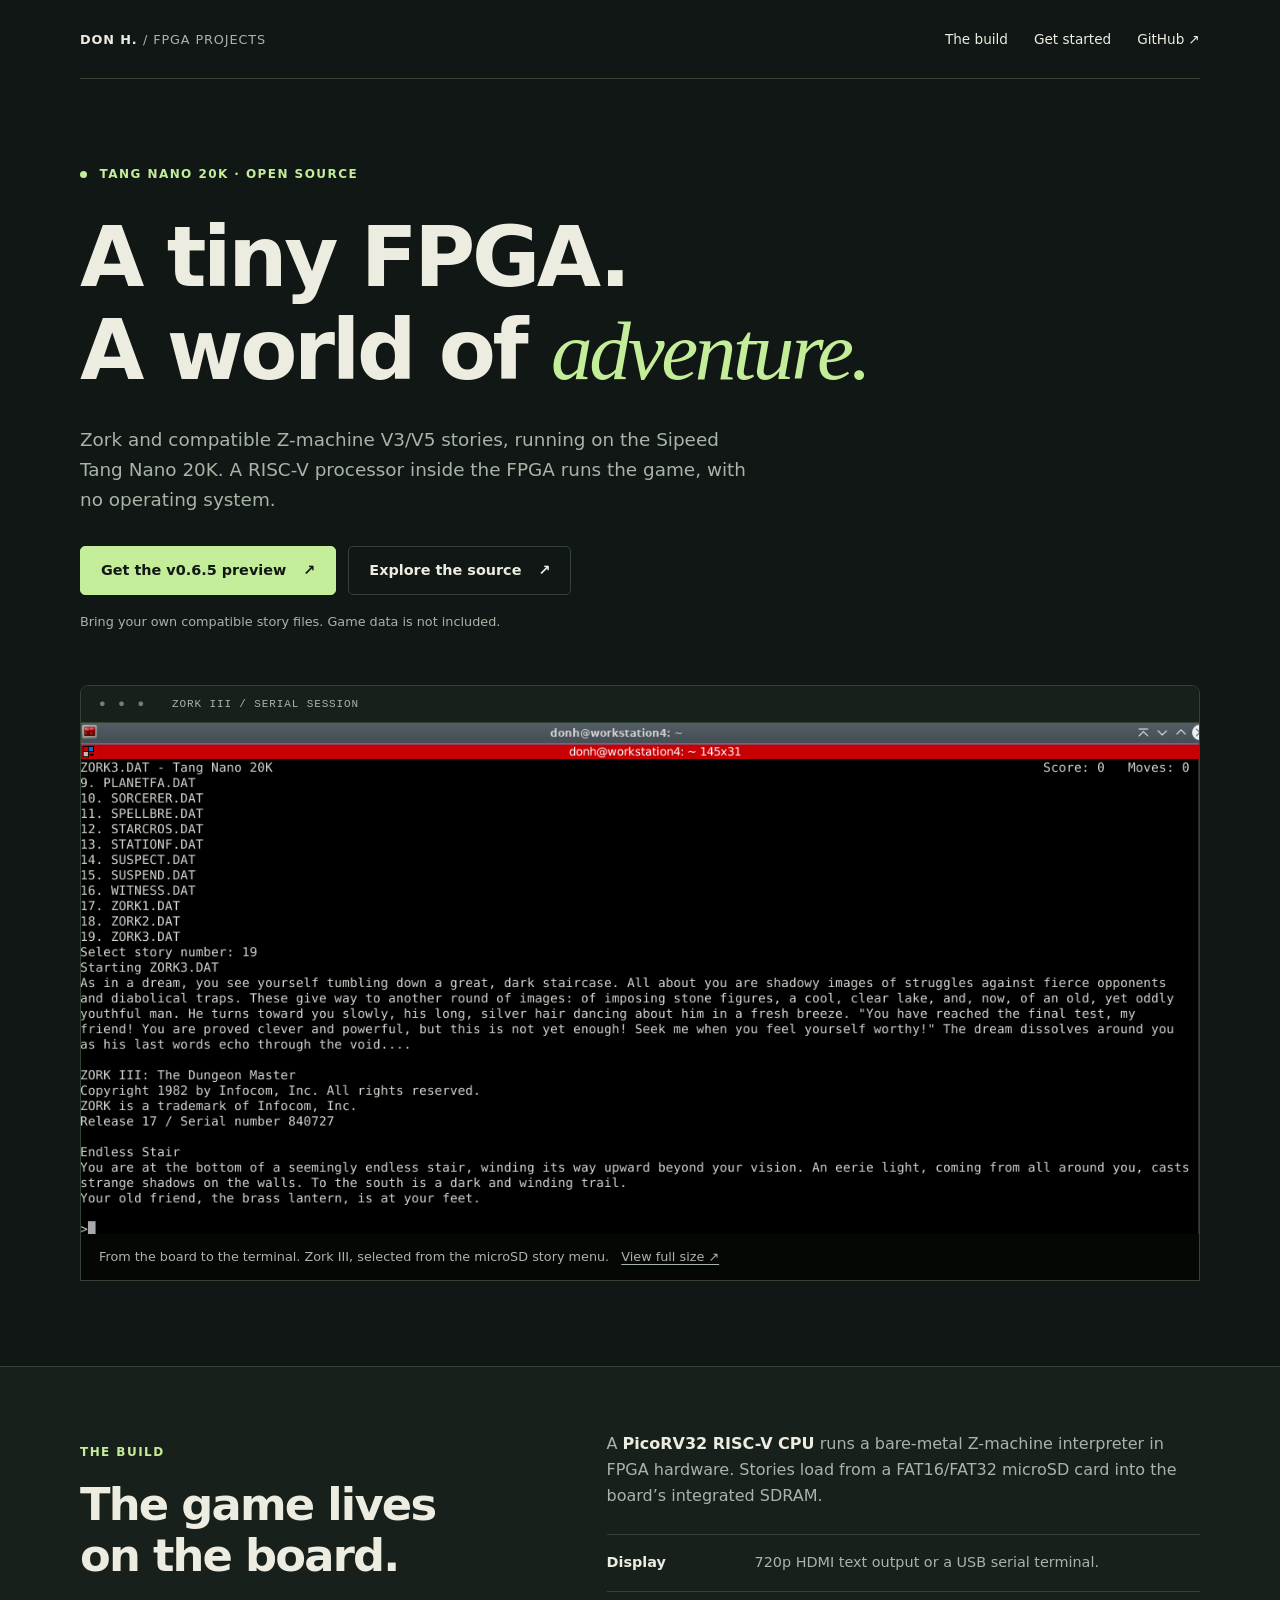
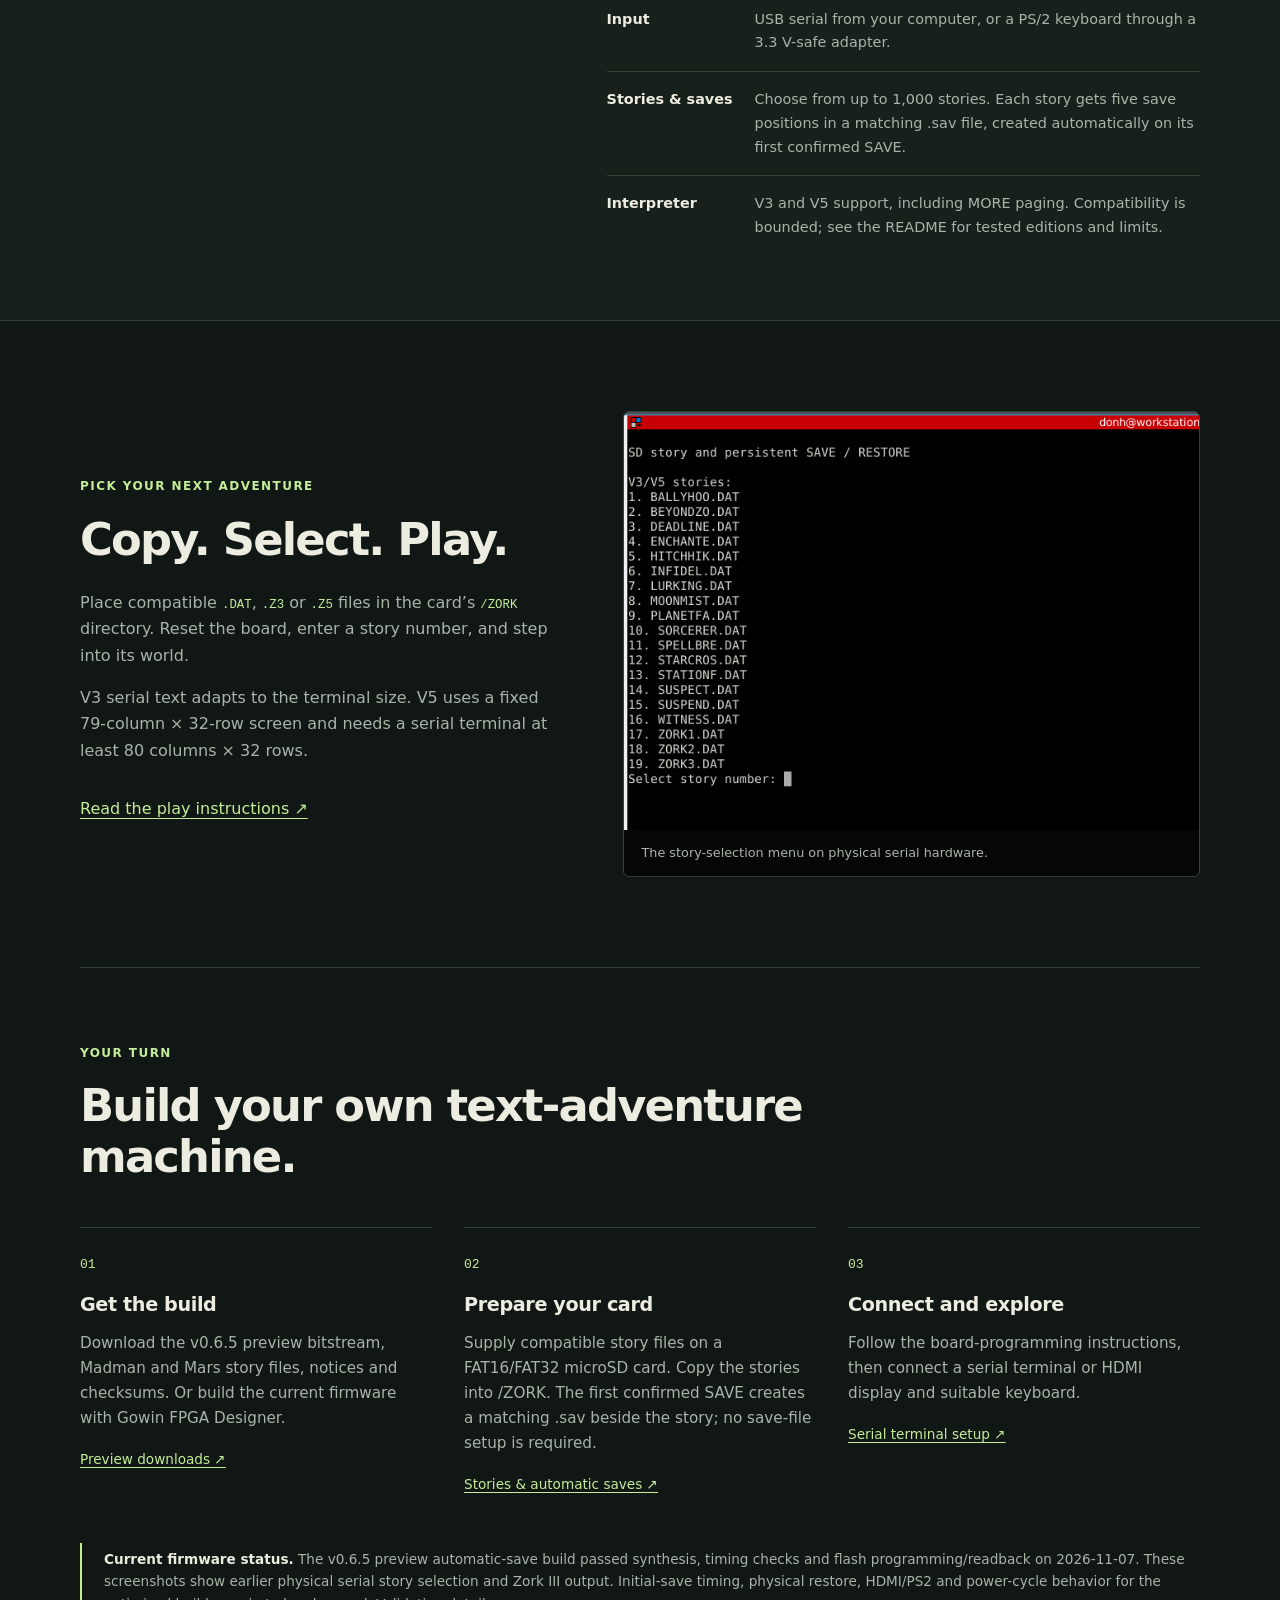
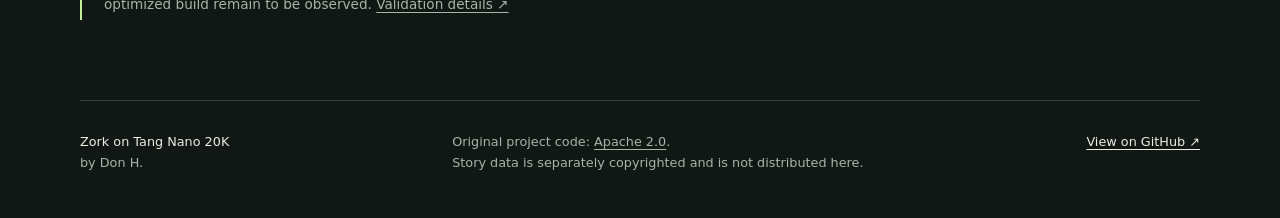
==== index.html @ 23afd820 "Document v0.6.5 preview and automatic per-story saves" ====
<!doctype html>
<html lang="en">
<head>
  <meta charset="utf-8">
  <meta name="viewport" content="width=device-width, initial-scale=1">
  <title>Zork on Tang Nano 20K | FPGA Z-machine V3/V5 Story Player</title>
  <meta name="description" content="Play Zork and compatible Z-machine V3/V5 adventures on a Sipeed Tang Nano 20K FPGA. PicoRV32 RISC-V, HDMI and serial output, microSD stories and saves. Open-source code and prebuilt downloads.">
  <link rel="canonical" href="https://dandydonh.github.io/tang-nano-20k-zork/">
  <meta property="og:type" content="website">
  <meta property="og:title" content="Zork on Tang Nano 20K">
  <meta property="og:description" content="A tiny FPGA. A whole world of text adventures. Explore the standalone Z-machine V3/V5 story player.">
  <meta property="og:url" content="https://dandydonh.github.io/tang-nano-20k-zork/">
  <meta property="og:image" content="https://dandydonh.github.io/tang-nano-20k-zork/assets/zork-iii.png">
  <meta property="og:image:alt" content="Zork III running on the Tang Nano 20K through a serial terminal">
  <meta name="twitter:card" content="summary_large_image">
  <meta name="theme-color" content="#111714">
  <link rel="stylesheet" href="style.css">
</head>
<body>
  <a class="skip" href="#main">Skip to content</a>
  <header class="wrap masthead">
    <a class="wordmark" href="./">DON H. <span>/ FPGA PROJECTS</span></a>
    <nav aria-label="Main navigation">
      <a href="#how-it-works">The build</a>
      <a href="#start">Get started</a>
      <a href="https://github.com/dandydonh/tang-nano-20k-zork">GitHub ↗</a>
    </nav>
  </header>
  <main id="main">
    <section class="wrap hero">
      <p class="eyebrow"><span class="dot" aria-hidden="true"></span> TANG NANO 20K · OPEN SOURCE</p>
      <h1>A tiny FPGA.<br>A world of <em>adventure.</em></h1>
      <p class="intro">Zork and compatible Z-machine V3/V5 stories, running on the Sipeed Tang Nano 20K. A RISC-V processor inside the FPGA runs the game, with no operating system.</p>
      <div class="actions">
        <a class="button primary" href="https://github.com/dandydonh/tang-nano-20k-zork/releases/tag/v0.6.5">Get the v0.6.5 preview <span aria-hidden="true">↗</span></a>
        <a class="button" href="https://github.com/dandydonh/tang-nano-20k-zork">Explore the source <span aria-hidden="true">↗</span></a>
      </div>
      <p class="small">Bring your own compatible story files. Game data is not included.</p>
      <figure class="terminal">
        <div class="terminal-bar"><span aria-hidden="true">● ● ●</span> ZORK III / SERIAL SESSION</div>
        <a href="assets/zork-iii.png"><img src="assets/zork-iii.png" width="1306" height="598" alt="Physical serial session: selecting Zork III starts the game at Endless Stair, with score and moves above the transcript."></a>
        <figcaption>From the board to the terminal. Zork III, selected from the microSD story menu. <a href="assets/zork-iii.png">View full size ↗</a></figcaption>
      </figure>
    </section>
    <section id="how-it-works" class="band">
      <div class="wrap architecture">
        <div><p class="eyebrow">THE BUILD</p><h2>The game lives<br>on the board.</h2></div>
        <div class="details">
          <p>A <strong>PicoRV32 RISC-V CPU</strong> runs a bare-metal Z-machine interpreter in FPGA hardware. Stories load from a FAT16/FAT32 microSD card into the board’s integrated SDRAM.</p>
          <dl>
            <div><dt>Display</dt><dd>720p HDMI text output or a USB serial terminal.</dd></div>
            <div><dt>Input</dt><dd>USB serial from your computer, or a PS/2 keyboard through a 3.3 V-safe adapter.</dd></div>
            <div><dt>Stories &amp; saves</dt><dd>Choose from up to 1,000 stories. Each story gets five save positions in a matching .sav file, created automatically on its first confirmed SAVE.</dd></div>
            <div><dt>Interpreter</dt><dd>V3 and V5 support, including MORE paging. Compatibility is bounded; see the README for tested editions and limits.</dd></div>
          </dl>
        </div>
      </div>
    </section>
    <section class="wrap selection">
      <div>
        <p class="eyebrow">PICK YOUR NEXT ADVENTURE</p>
        <h2>Copy. Select. Play.</h2>
        <p>Place compatible <code>.DAT</code>, <code>.Z3</code> or <code>.Z5</code> files in the card’s <code>/ZORK</code> directory. Reset the board, enter a story number, and step into its world.</p>
        <p>V3 serial text adapts to the terminal size. V5 uses a fixed 79-column × 32-row screen and needs a serial terminal at least 80 columns × 32 rows.</p>
        <a class="text-link" href="https://github.com/dandydonh/tang-nano-20k-zork#play">Read the play instructions ↗</a>
      </div>
      <figure class="menu-shot">
        <a href="assets/story-selection.png"><img src="assets/story-selection.png" width="697" height="507" loading="lazy" alt="Tang Nano 20K startup menu listing nineteen V3/V5 story files and asking for a story number."></a>
        <figcaption>The story-selection menu on physical serial hardware.</figcaption>
      </figure>
    </section>
    <section id="start" class="wrap getting-started">
      <p class="eyebrow">YOUR TURN</p>
      <h2>Build your own text-adventure machine.</h2>
      <ol class="steps">
        <li><h3>Get the build</h3><p>Download the v0.6.5 preview bitstream, Madman and Mars story files, notices and checksums. Or build the current firmware with Gowin FPGA Designer.</p><a href="https://github.com/dandydonh/tang-nano-20k-zork/releases/tag/v0.6.5">Preview downloads ↗</a></li>
        <li><h3>Prepare your card</h3><p>Supply compatible story files on a FAT16/FAT32 microSD card. Copy the stories into /ZORK. The first confirmed SAVE creates a matching .sav beside the story; no save-file setup is required.</p><a href="https://github.com/dandydonh/tang-nano-20k-zork#automatic-per-story-saves">Stories &amp; automatic saves ↗</a></li>
        <li><h3>Connect and explore</h3><p>Follow the board-programming instructions, then connect a serial terminal or HDMI display and suitable keyboard.</p><a href="https://github.com/dandydonh/tang-nano-20k-zork#keyboard-through-usb-serial">Serial terminal setup ↗</a></li>
      </ol>
      <aside class="status"><strong>Current firmware status.</strong> The v0.6.5 preview automatic-save build passed synthesis, timing checks and flash programming/readback on 2026-11-07. These screenshots show earlier physical serial story selection and Zork III output. Initial-save timing, physical restore, HDMI/PS2 and power-cycle behavior for the optimized build remain to be observed. <a href="https://github.com/dandydonh/tang-nano-20k-zork/blob/main/BUILD_RESULT.md">Validation details ↗</a></aside>
    </section>
  </main>
  <footer class="wrap footer">
    <p>Zork on Tang Nano 20K <span>by Don H.</span></p>
    <p>Original project code: <a href="https://github.com/dandydonh/tang-nano-20k-zork/blob/main/LICENSE">Apache 2.0</a>.<br>Story data is separately copyrighted and is not distributed here.</p>
    <a href="https://github.com/dandydonh/tang-nano-20k-zork">View on GitHub ↗</a>
  </footer>
</body>
</html>
---- style.css ----
:root { color-scheme: dark; --bg:#111714; --panel:#18201b; --text:#edece1; --muted:#a9b4a8; --accent:#c4ed99; --line:#354336; }
* { box-sizing:border-box; }
html { scroll-behavior:smooth; scroll-padding-top:2rem; }
body { margin:0; background:var(--bg); color:var(--text); font-family:system-ui,-apple-system,BlinkMacSystemFont,"Segoe UI",sans-serif; line-height:1.65; }
a { color:inherit; text-underline-offset:.25em; }
a:hover { color:var(--accent); }
a:focus-visible { outline:3px solid var(--accent); outline-offset:5px; }
.wrap { width:min(1120px,calc(100% - 48px)); margin-inline:auto; }
.skip { position:absolute; left:1rem; top:-5rem; padding:1rem; background:var(--panel); z-index:2; }
.skip:focus { top:1rem; }
.masthead { display:flex; align-items:center; justify-content:space-between; gap:24px; padding-block:28px; border-bottom:1px solid var(--line); }
.wordmark { text-decoration:none; font-size:.8rem; font-weight:750; letter-spacing:.07em; }
.wordmark span { color:var(--muted); font-weight:450; }
nav { display:flex; gap:26px; font-size:.85rem; }
nav a { text-decoration:none; }
.hero { padding-top:74px; }
.eyebrow { color:var(--accent); letter-spacing:.12em; font-size:.75rem; font-weight:650; }
.dot { display:inline-block; width:7px; height:7px; border-radius:50%; background:var(--accent); margin-right:7px; }
h1,h2,h3 { line-height:1.12; letter-spacing:-.04em; }
h1 { font-size:clamp(2.8rem,6.5vw,5.4rem); max-width:1000px; font-weight:600; margin:26px 0; }
h1 em { color:var(--accent); font-family:Georgia,serif; font-weight:400; }
.intro { max-width:680px; font-size:1.15rem; color:var(--muted); }
.actions { display:flex; flex-wrap:wrap; gap:12px; margin-top:30px; }
.button { padding:12px 20px; border:1px solid var(--line); border-radius:5px; text-decoration:none; font-size:.9rem; font-weight:600; }
.button span { margin-left:12px; }
.button.primary { background:var(--accent); color:var(--bg); border-color:var(--accent); }
.button:hover { border-color:var(--accent); }
.button.primary:hover { background:#d6f7b5; }
.small,figcaption { font-size:.8rem; color:var(--muted); }
.small { margin-top:16px; }
figure { margin:0; }
.terminal { margin-top:52px; border:1px solid var(--line); border-radius:8px 8px 0 0; background:#050705; overflow:hidden; }
.terminal-bar { display:flex; gap:25px; align-items:center; background:var(--panel); padding:12px 18px; color:var(--muted); font:11px ui-monospace,monospace; letter-spacing:.08em; border-bottom:1px solid var(--line); }
.terminal-bar span { color:#71836a; letter-spacing:3px; }
img { display:block; max-width:100%; height:auto; }
.terminal img { width:100%; }
figcaption { padding:12px 18px; }
figcaption a { margin-left:8px; }
.band { margin-top:85px; background:var(--panel); border-block:1px solid var(--line); }
.architecture { display:grid; grid-template-columns:1fr 1.3fr; gap:70px; padding-block:64px; }
h2 { font-size:clamp(2rem,3.5vw,3rem); font-weight:550; margin:18px 0 25px; }
.details > p { margin-top:0; color:var(--muted); }
strong { color:var(--text); }
dl { margin:24px 0 0; }
dl div { border-top:1px solid var(--line); padding:16px 0; display:grid; grid-template-columns:130px 1fr; gap:18px; font-size:.9rem; }
dt { font-weight:650; }
dd { margin:0; color:var(--muted); }
.selection { display:grid; grid-template-columns:.9fr 1.1fr; align-items:center; gap:70px; padding-block:90px; }
.selection p:not(.eyebrow) { color:var(--muted); }
code { color:var(--accent); font-size:.95em; }
.text-link { display:inline-block; margin-top:16px; color:var(--accent); }
.menu-shot { border:1px solid var(--line); border-radius:6px; overflow:hidden; background:#050705; }
.menu-shot img { width:100%; }
.getting-started { border-top:1px solid var(--line); padding-block:64px 80px; }
.getting-started h2 { max-width:750px; }
.steps { display:grid; grid-template-columns:repeat(3,1fr); gap:32px; counter-reset:step; list-style:none; padding:0; margin:45px 0; }
.steps li { border-top:1px solid var(--line); padding-top:22px; counter-increment:step; }
.steps li::before { content:"0" counter(step); color:var(--accent); font:13px ui-monospace,monospace; }
h3 { font-size:1.2rem; letter-spacing:-.02em; margin:18px 0 12px; }
.steps p { font-size:.95rem; color:var(--muted); }
.steps a { font-size:.85rem; color:var(--accent); }
.status { border-left:2px solid var(--accent); padding:5px 0 5px 22px; color:var(--muted); font-size:.85rem; }
.footer { display:flex; justify-content:space-between; gap:30px; align-items:start; border-top:1px solid var(--line); padding-block:30px 44px; font-size:.8rem; }
.footer p { margin:0; }
.footer p:nth-child(2),.footer span { color:var(--muted); }
.footer span { display:block; }
@media(max-width:760px) { .masthead { align-items:start; } .wordmark span { display:block; } nav { gap:16px; font-size:.75rem; } .hero { padding-top:45px; } .architecture,.selection { grid-template-columns:1fr; gap:30px; } .architecture { padding-block:40px; } .selection { padding-block:55px; } .band { margin-top:55px; } .steps { grid-template-columns:1fr; gap:28px; } .footer { flex-direction:column; gap:18px; } .getting-started { padding-block:45px; } }
@media(max-width:400px) { .wrap { width:calc(100% - 32px); } nav { gap:10px; } .wordmark { font-size:.7rem; } dl div { grid-template-columns:1fr; gap:4px; } .button { width:100%; text-align:center; } }
@media(prefers-reduced-motion:reduce) { html { scroll-behavior:auto; } }
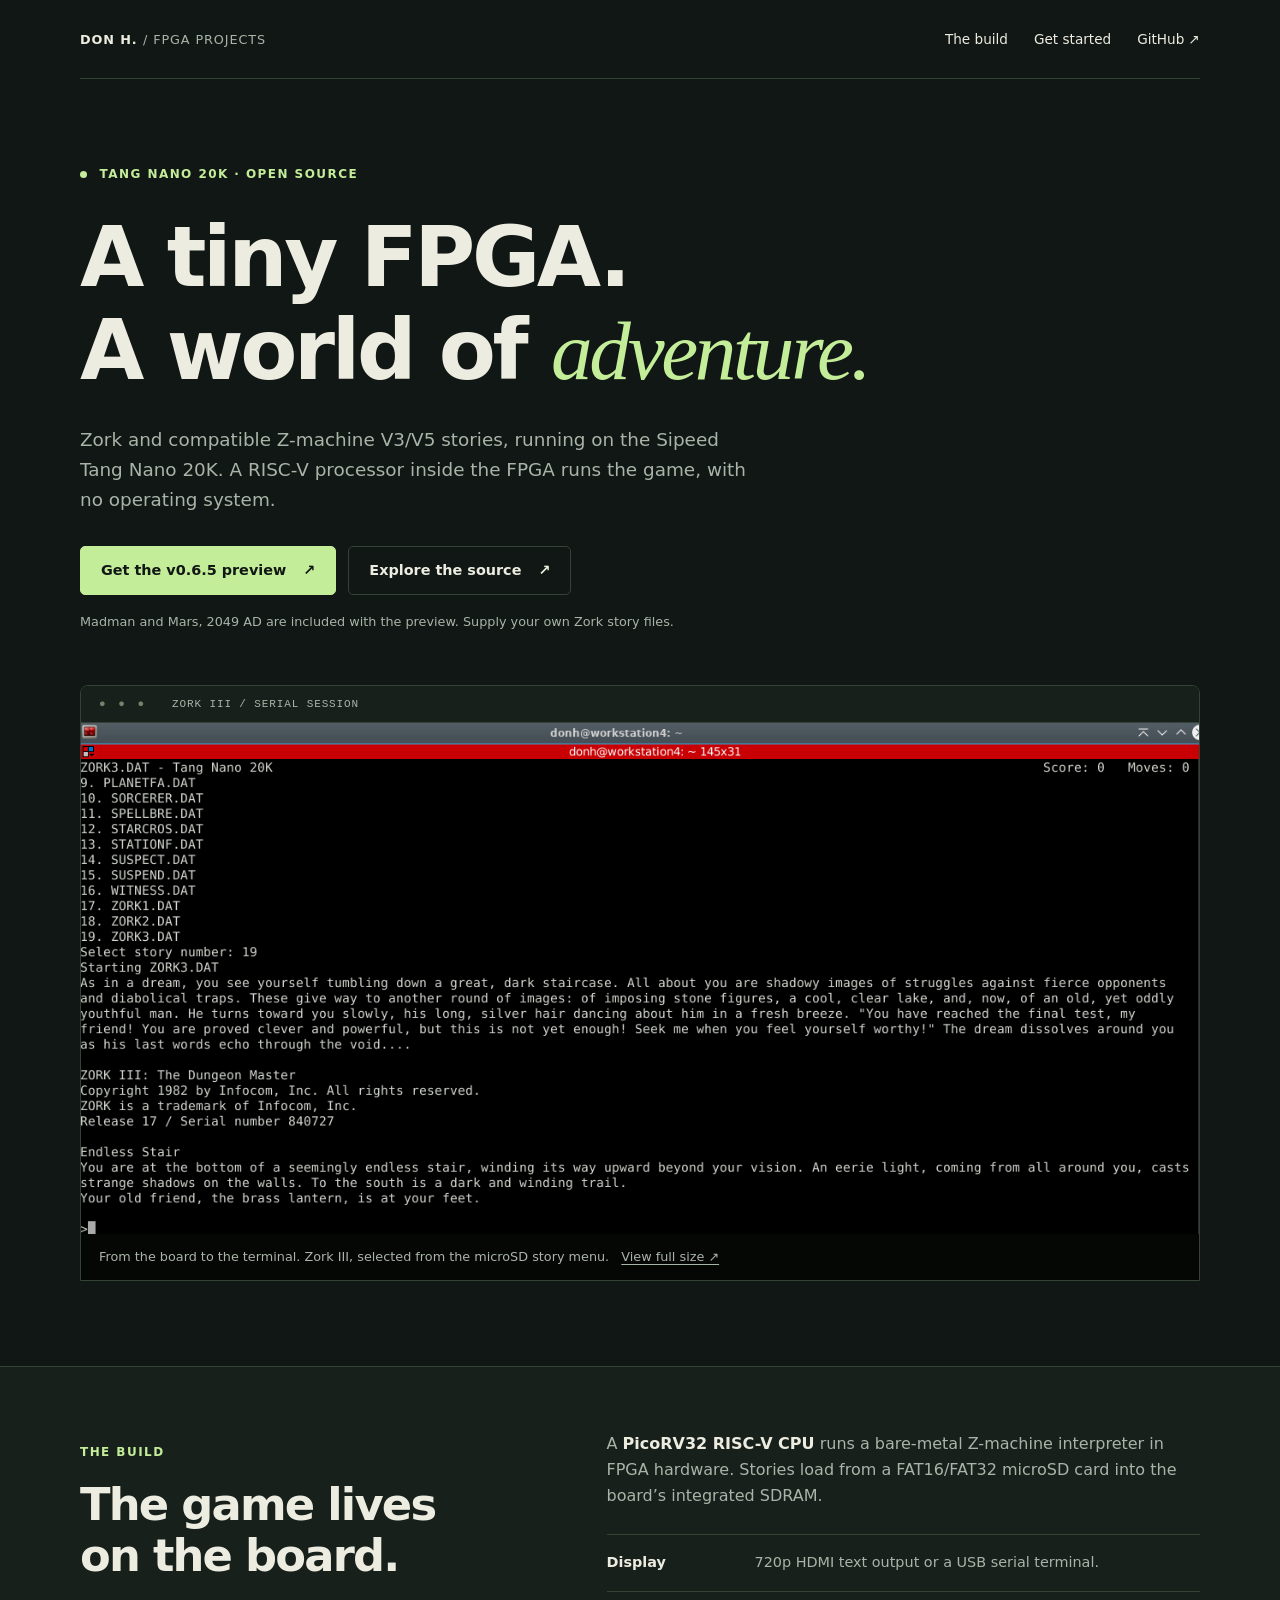
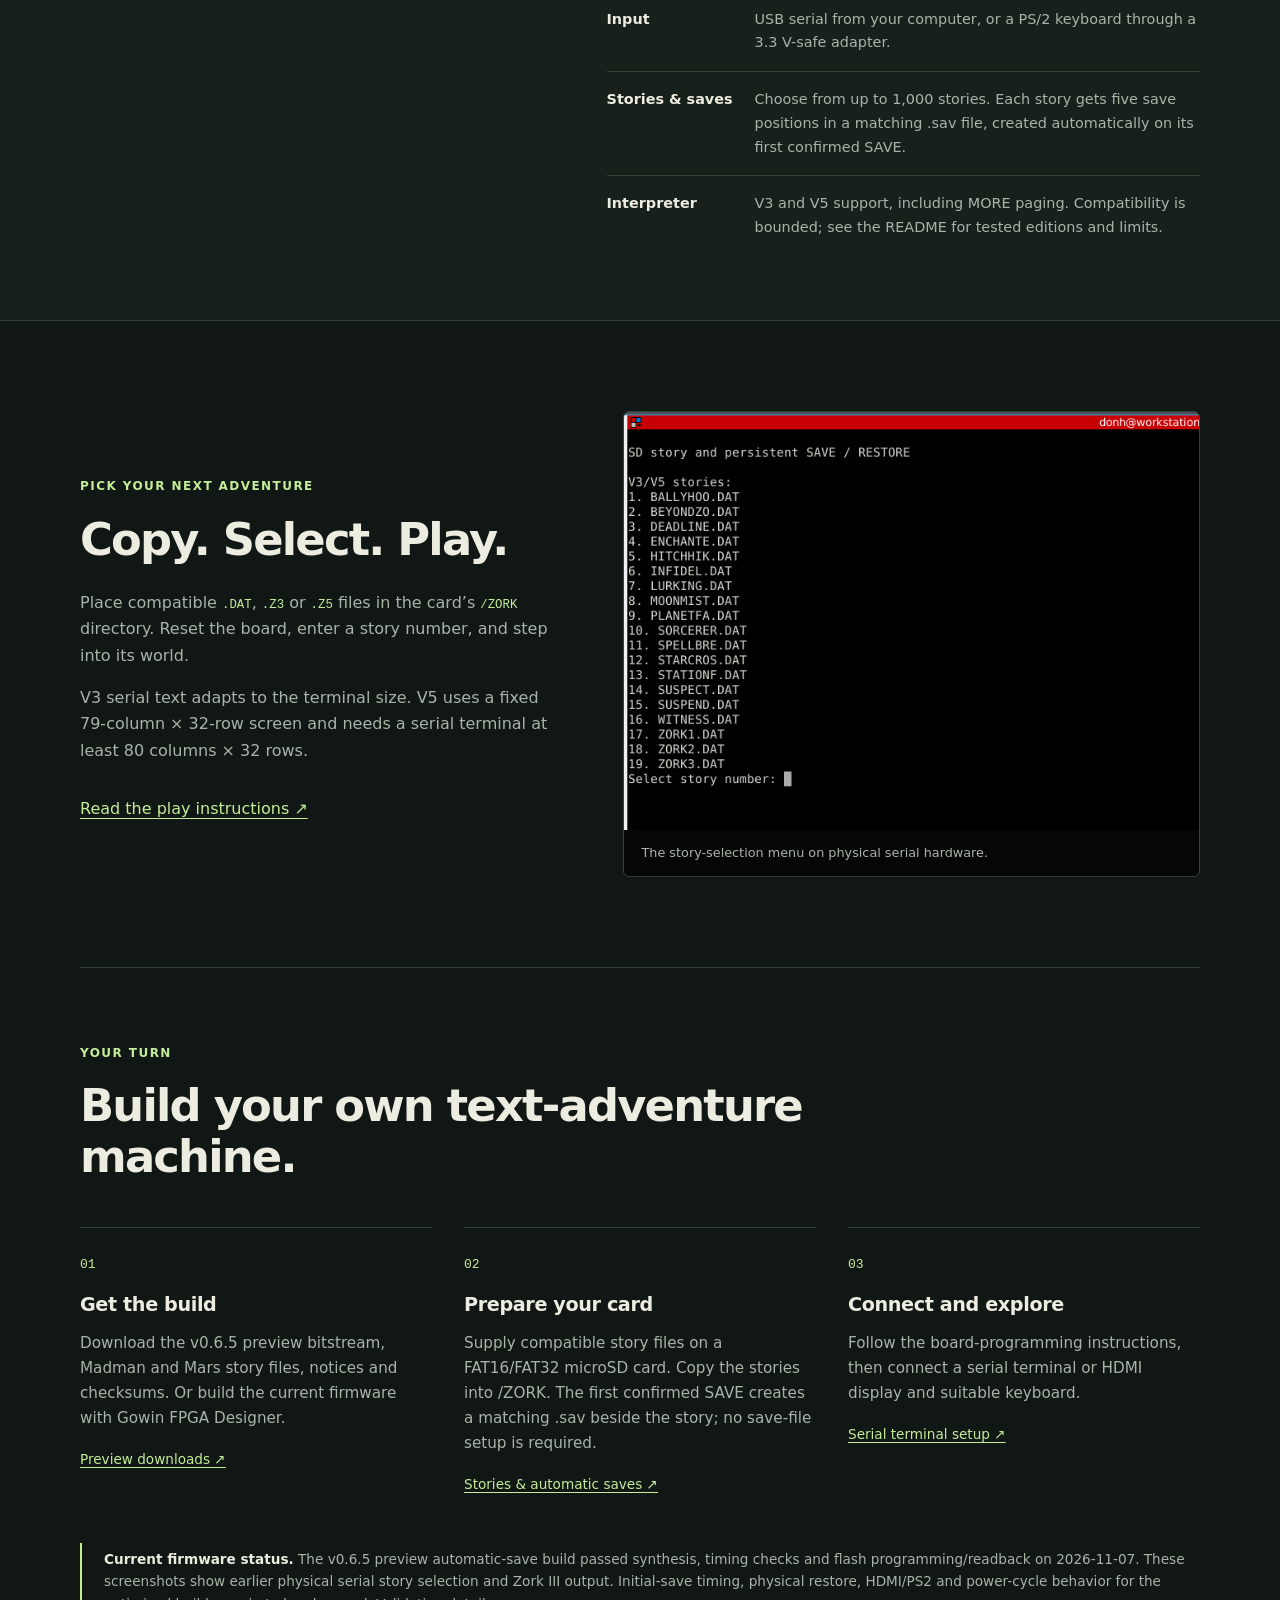
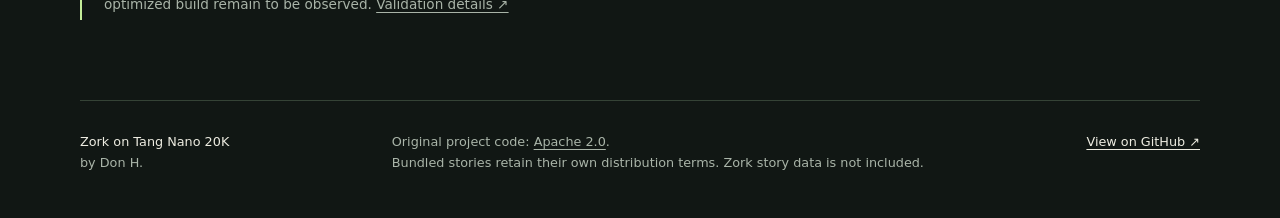
==== commit 4743794d: "Clarify stories included with the preview" ====
--- a/index.html
+++ b/index.html
@@ -35,7 +35,7 @@
         <a class="button primary" href="https://github.com/dandydonh/tang-nano-20k-zork/releases/tag/v0.6.5">Get the v0.6.5 preview <span aria-hidden="true">↗</span></a>
         <a class="button" href="https://github.com/dandydonh/tang-nano-20k-zork">Explore the source <span aria-hidden="true">↗</span></a>
       </div>
-      <p class="small">Bring your own compatible story files. Game data is not included.</p>
+      <p class="small">Madman and Mars, 2049 AD are included with the preview. Supply your own Zork story files.</p>
       <figure class="terminal">
         <div class="terminal-bar"><span aria-hidden="true">● ● ●</span> ZORK III / SERIAL SESSION</div>
         <a href="assets/zork-iii.png"><img src="assets/zork-iii.png" width="1306" height="598" alt="Physical serial session: selecting Zork III starts the game at Endless Stair, with score and moves above the transcript."></a>
@@ -82,7 +82,7 @@
   </main>
   <footer class="wrap footer">
     <p>Zork on Tang Nano 20K <span>by Don H.</span></p>
-    <p>Original project code: <a href="https://github.com/dandydonh/tang-nano-20k-zork/blob/main/LICENSE">Apache 2.0</a>.<br>Story data is separately copyrighted and is not distributed here.</p>
+    <p>Original project code: <a href="https://github.com/dandydonh/tang-nano-20k-zork/blob/main/LICENSE">Apache 2.0</a>.<br>Bundled stories retain their own distribution terms. Zork story data is not included.</p>
     <a href="https://github.com/dandydonh/tang-nano-20k-zork">View on GitHub ↗</a>
   </footer>
 </body>
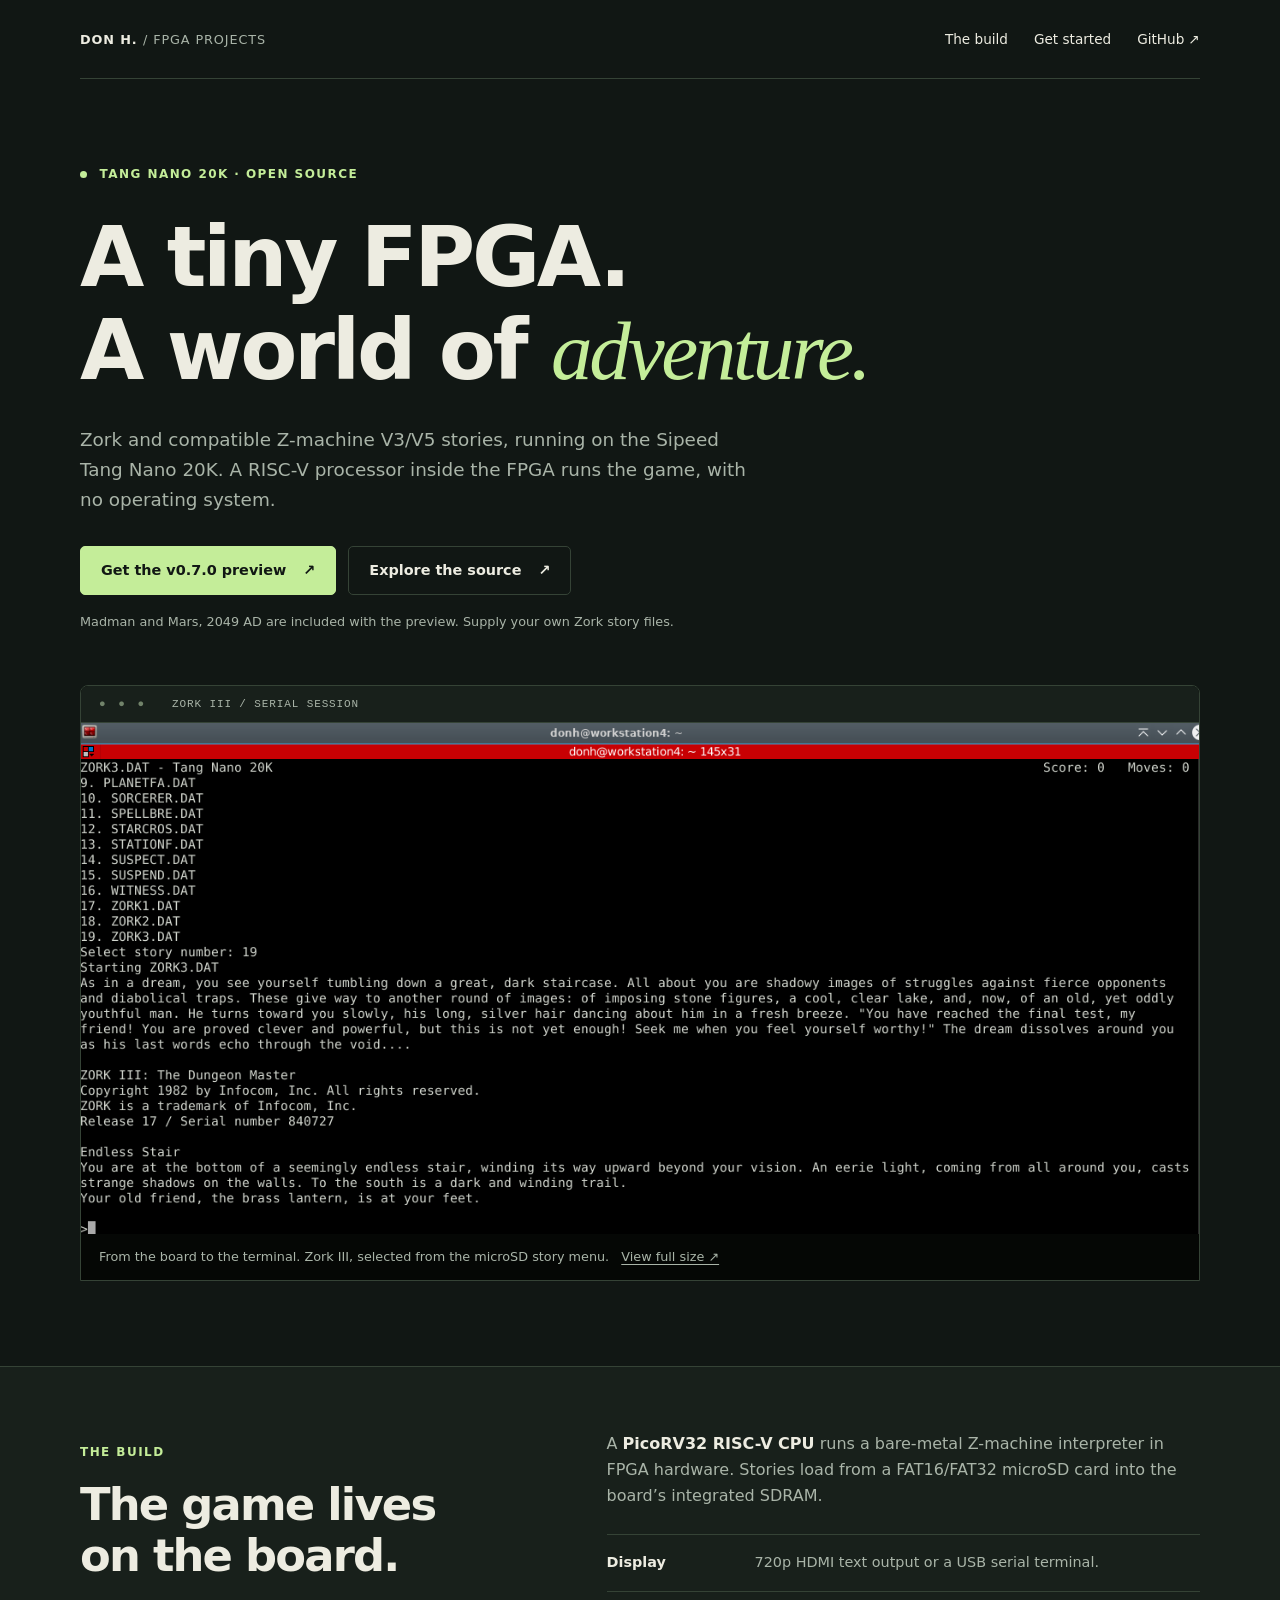
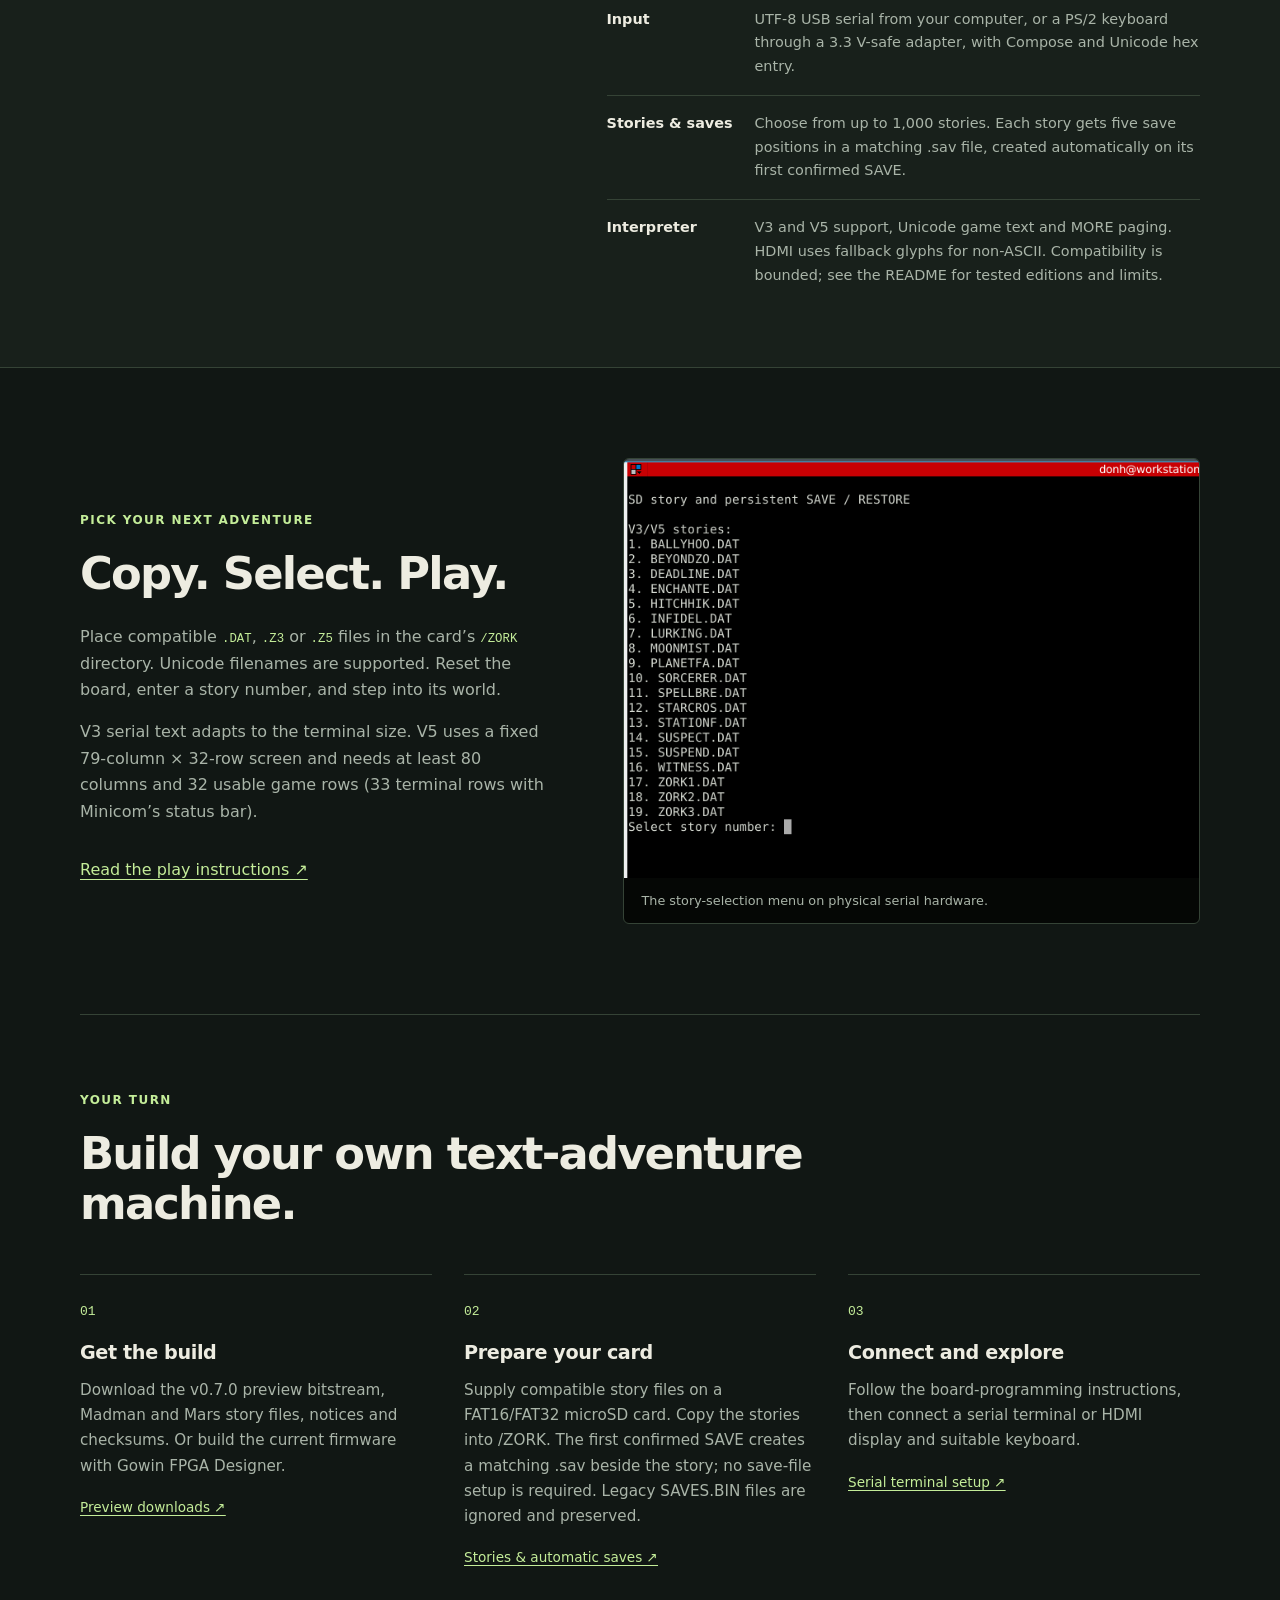
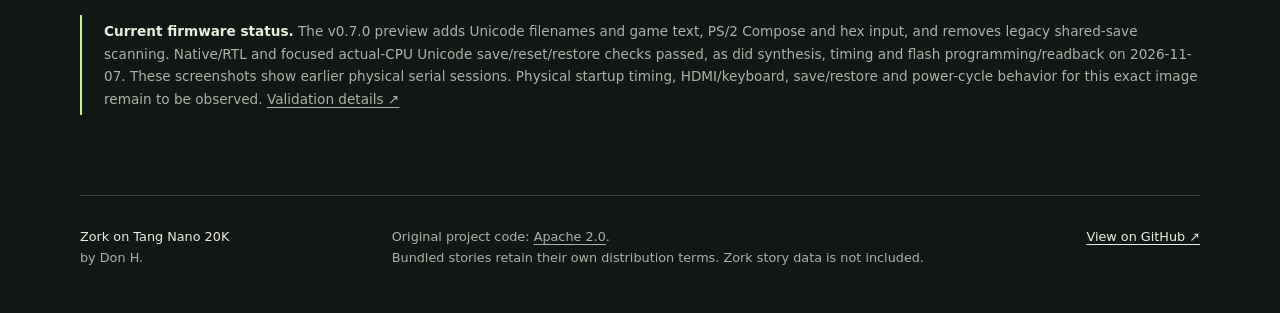
==== commit 67924c07: "Update website for v0.7.0 Unicode preview" ====
--- a/index.html
+++ b/index.html
@@ -32,7 +32,7 @@
       <h1>A tiny FPGA.<br>A world of <em>adventure.</em></h1>
       <p class="intro">Zork and compatible Z-machine V3/V5 stories, running on the Sipeed Tang Nano 20K. A RISC-V processor inside the FPGA runs the game, with no operating system.</p>
       <div class="actions">
-        <a class="button primary" href="https://github.com/dandydonh/tang-nano-20k-zork/releases/tag/v0.6.5">Get the v0.6.5 preview <span aria-hidden="true">↗</span></a>
+        <a class="button primary" href="https://github.com/dandydonh/tang-nano-20k-zork/releases/tag/v0.7.0">Get the v0.7.0 preview <span aria-hidden="true">↗</span></a>
         <a class="button" href="https://github.com/dandydonh/tang-nano-20k-zork">Explore the source <span aria-hidden="true">↗</span></a>
       </div>
       <p class="small">Madman and Mars, 2049 AD are included with the preview. Supply your own Zork story files.</p>
@@ -49,9 +49,9 @@
           <p>A <strong>PicoRV32 RISC-V CPU</strong> runs a bare-metal Z-machine interpreter in FPGA hardware. Stories load from a FAT16/FAT32 microSD card into the board’s integrated SDRAM.</p>
           <dl>
             <div><dt>Display</dt><dd>720p HDMI text output or a USB serial terminal.</dd></div>
-            <div><dt>Input</dt><dd>USB serial from your computer, or a PS/2 keyboard through a 3.3 V-safe adapter.</dd></div>
+            <div><dt>Input</dt><dd>UTF-8 USB serial from your computer, or a PS/2 keyboard through a 3.3 V-safe adapter, with Compose and Unicode hex entry.</dd></div>
             <div><dt>Stories &amp; saves</dt><dd>Choose from up to 1,000 stories. Each story gets five save positions in a matching .sav file, created automatically on its first confirmed SAVE.</dd></div>
-            <div><dt>Interpreter</dt><dd>V3 and V5 support, including MORE paging. Compatibility is bounded; see the README for tested editions and limits.</dd></div>
+            <div><dt>Interpreter</dt><dd>V3 and V5 support, Unicode game text and MORE paging. HDMI uses fallback glyphs for non-ASCII. Compatibility is bounded; see the README for tested editions and limits.</dd></div>
           </dl>
         </div>
       </div>
@@ -60,8 +60,8 @@
       <div>
         <p class="eyebrow">PICK YOUR NEXT ADVENTURE</p>
         <h2>Copy. Select. Play.</h2>
-        <p>Place compatible <code>.DAT</code>, <code>.Z3</code> or <code>.Z5</code> files in the card’s <code>/ZORK</code> directory. Reset the board, enter a story number, and step into its world.</p>
-        <p>V3 serial text adapts to the terminal size. V5 uses a fixed 79-column × 32-row screen and needs a serial terminal at least 80 columns × 32 rows.</p>
+        <p>Place compatible <code>.DAT</code>, <code>.Z3</code> or <code>.Z5</code> files in the card’s <code>/ZORK</code> directory. Unicode filenames are supported. Reset the board, enter a story number, and step into its world.</p>
+        <p>V3 serial text adapts to the terminal size. V5 uses a fixed 79-column × 32-row screen and needs at least 80 columns and 32 usable game rows (33 terminal rows with Minicom’s status bar).</p>
         <a class="text-link" href="https://github.com/dandydonh/tang-nano-20k-zork#play">Read the play instructions ↗</a>
       </div>
       <figure class="menu-shot">
@@ -73,11 +73,11 @@
       <p class="eyebrow">YOUR TURN</p>
       <h2>Build your own text-adventure machine.</h2>
       <ol class="steps">
-        <li><h3>Get the build</h3><p>Download the v0.6.5 preview bitstream, Madman and Mars story files, notices and checksums. Or build the current firmware with Gowin FPGA Designer.</p><a href="https://github.com/dandydonh/tang-nano-20k-zork/releases/tag/v0.6.5">Preview downloads ↗</a></li>
-        <li><h3>Prepare your card</h3><p>Supply compatible story files on a FAT16/FAT32 microSD card. Copy the stories into /ZORK. The first confirmed SAVE creates a matching .sav beside the story; no save-file setup is required.</p><a href="https://github.com/dandydonh/tang-nano-20k-zork#automatic-per-story-saves">Stories &amp; automatic saves ↗</a></li>
+        <li><h3>Get the build</h3><p>Download the v0.7.0 preview bitstream, Madman and Mars story files, notices and checksums. Or build the current firmware with Gowin FPGA Designer.</p><a href="https://github.com/dandydonh/tang-nano-20k-zork/releases/tag/v0.7.0">Preview downloads ↗</a></li>
+        <li><h3>Prepare your card</h3><p>Supply compatible story files on a FAT16/FAT32 microSD card. Copy the stories into /ZORK. The first confirmed SAVE creates a matching .sav beside the story; no save-file setup is required. Legacy SAVES.BIN files are ignored and preserved.</p><a href="https://github.com/dandydonh/tang-nano-20k-zork#automatic-per-story-saves">Stories &amp; automatic saves ↗</a></li>
         <li><h3>Connect and explore</h3><p>Follow the board-programming instructions, then connect a serial terminal or HDMI display and suitable keyboard.</p><a href="https://github.com/dandydonh/tang-nano-20k-zork#keyboard-through-usb-serial">Serial terminal setup ↗</a></li>
       </ol>
-      <aside class="status"><strong>Current firmware status.</strong> The v0.6.5 preview automatic-save build passed synthesis, timing checks and flash programming/readback on 2026-11-07. These screenshots show earlier physical serial story selection and Zork III output. Initial-save timing, physical restore, HDMI/PS2 and power-cycle behavior for the optimized build remain to be observed. <a href="https://github.com/dandydonh/tang-nano-20k-zork/blob/main/BUILD_RESULT.md">Validation details ↗</a></aside>
+      <aside class="status"><strong>Current firmware status.</strong> The v0.7.0 preview adds Unicode filenames and game text, PS/2 Compose and hex input, and removes legacy shared-save scanning. Native/RTL and focused actual-CPU Unicode save/reset/restore checks passed, as did synthesis, timing and flash programming/readback on 2026-11-07. These screenshots show earlier physical serial sessions. Physical startup timing, HDMI/keyboard, save/restore and power-cycle behavior for this exact image remain to be observed. <a href="https://github.com/dandydonh/tang-nano-20k-zork/blob/main/BUILD_RESULT.md">Validation details ↗</a></aside>
     </section>
   </main>
   <footer class="wrap footer">
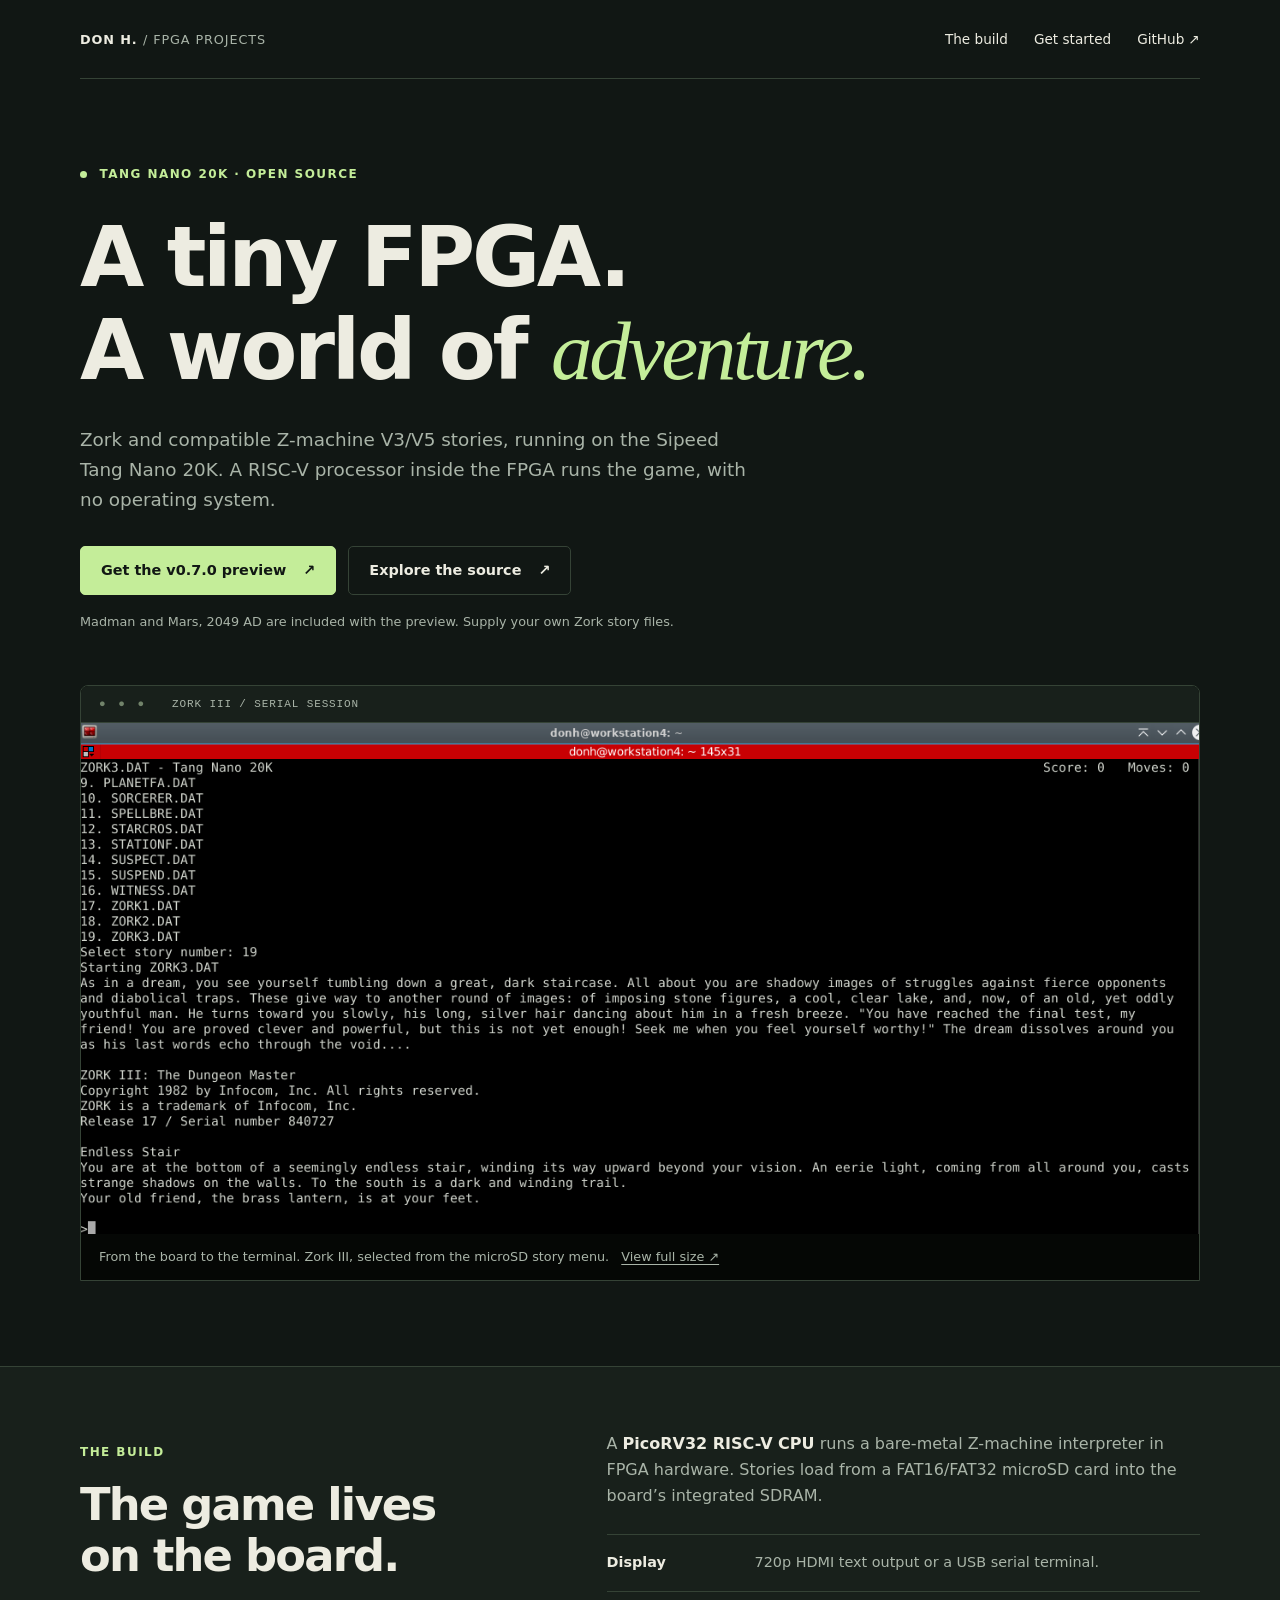
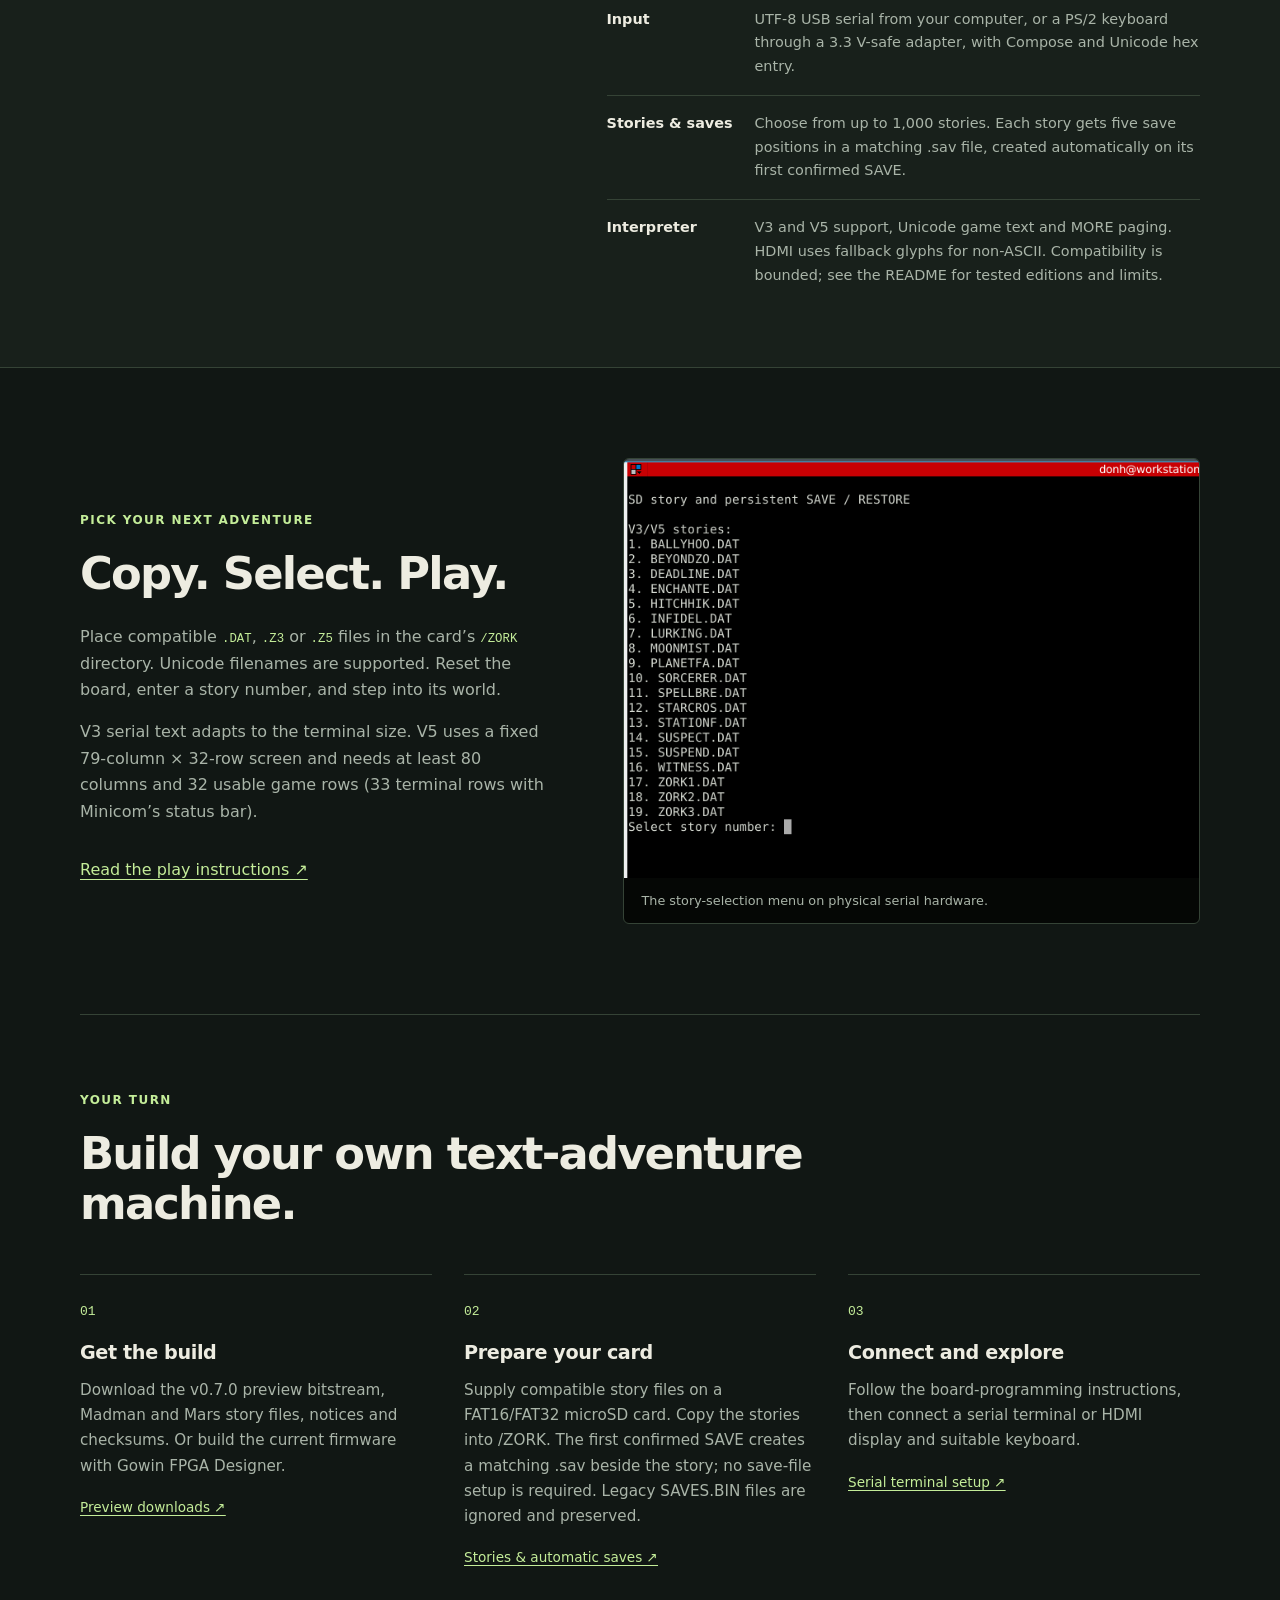
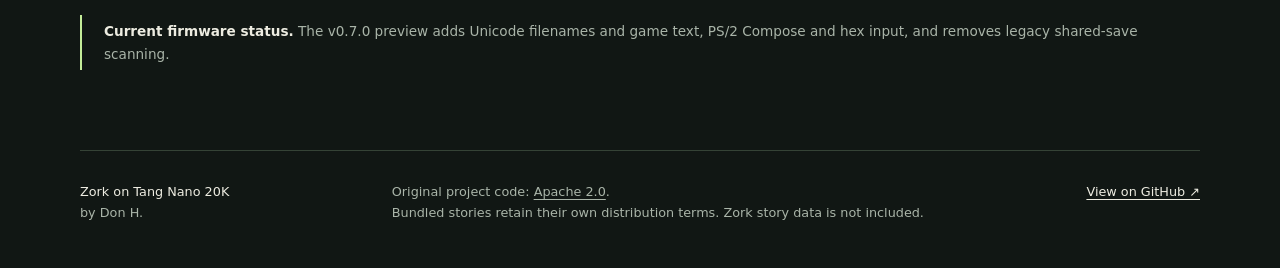
==== commit ba848a59: "Simplify current firmware status text" ====
--- a/index.html
+++ b/index.html
@@ -77,7 +77,7 @@
         <li><h3>Prepare your card</h3><p>Supply compatible story files on a FAT16/FAT32 microSD card. Copy the stories into /ZORK. The first confirmed SAVE creates a matching .sav beside the story; no save-file setup is required. Legacy SAVES.BIN files are ignored and preserved.</p><a href="https://github.com/dandydonh/tang-nano-20k-zork#automatic-per-story-saves">Stories &amp; automatic saves ↗</a></li>
         <li><h3>Connect and explore</h3><p>Follow the board-programming instructions, then connect a serial terminal or HDMI display and suitable keyboard.</p><a href="https://github.com/dandydonh/tang-nano-20k-zork#keyboard-through-usb-serial">Serial terminal setup ↗</a></li>
       </ol>
-      <aside class="status"><strong>Current firmware status.</strong> The v0.7.0 preview adds Unicode filenames and game text, PS/2 Compose and hex input, and removes legacy shared-save scanning. Native/RTL and focused actual-CPU Unicode save/reset/restore checks passed, as did synthesis, timing and flash programming/readback on 2026-11-07. These screenshots show earlier physical serial sessions. Physical startup timing, HDMI/keyboard, save/restore and power-cycle behavior for this exact image remain to be observed. <a href="https://github.com/dandydonh/tang-nano-20k-zork/blob/main/BUILD_RESULT.md">Validation details ↗</a></aside>
+      <aside class="status"><strong>Current firmware status.</strong> The v0.7.0 preview adds Unicode filenames and game text, PS/2 Compose and hex input, and removes legacy shared-save scanning.</aside>
     </section>
   </main>
   <footer class="wrap footer">
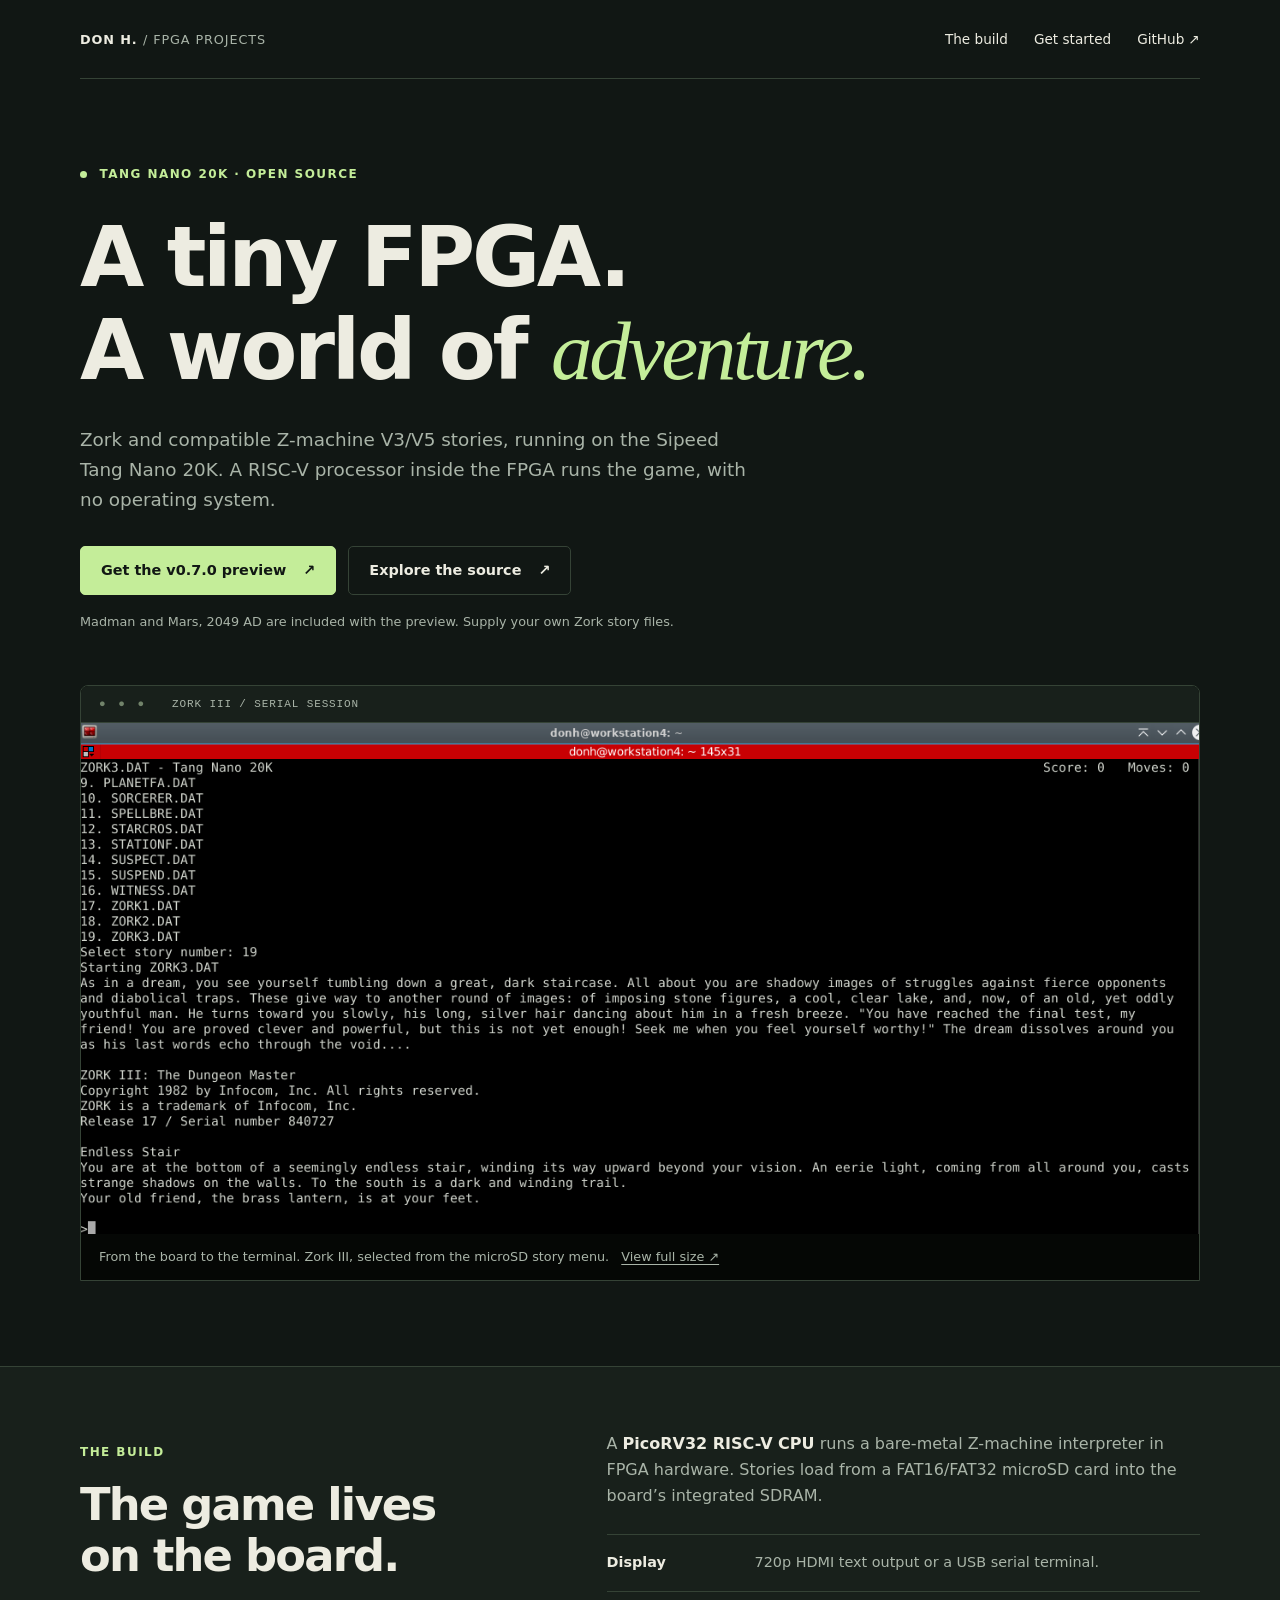
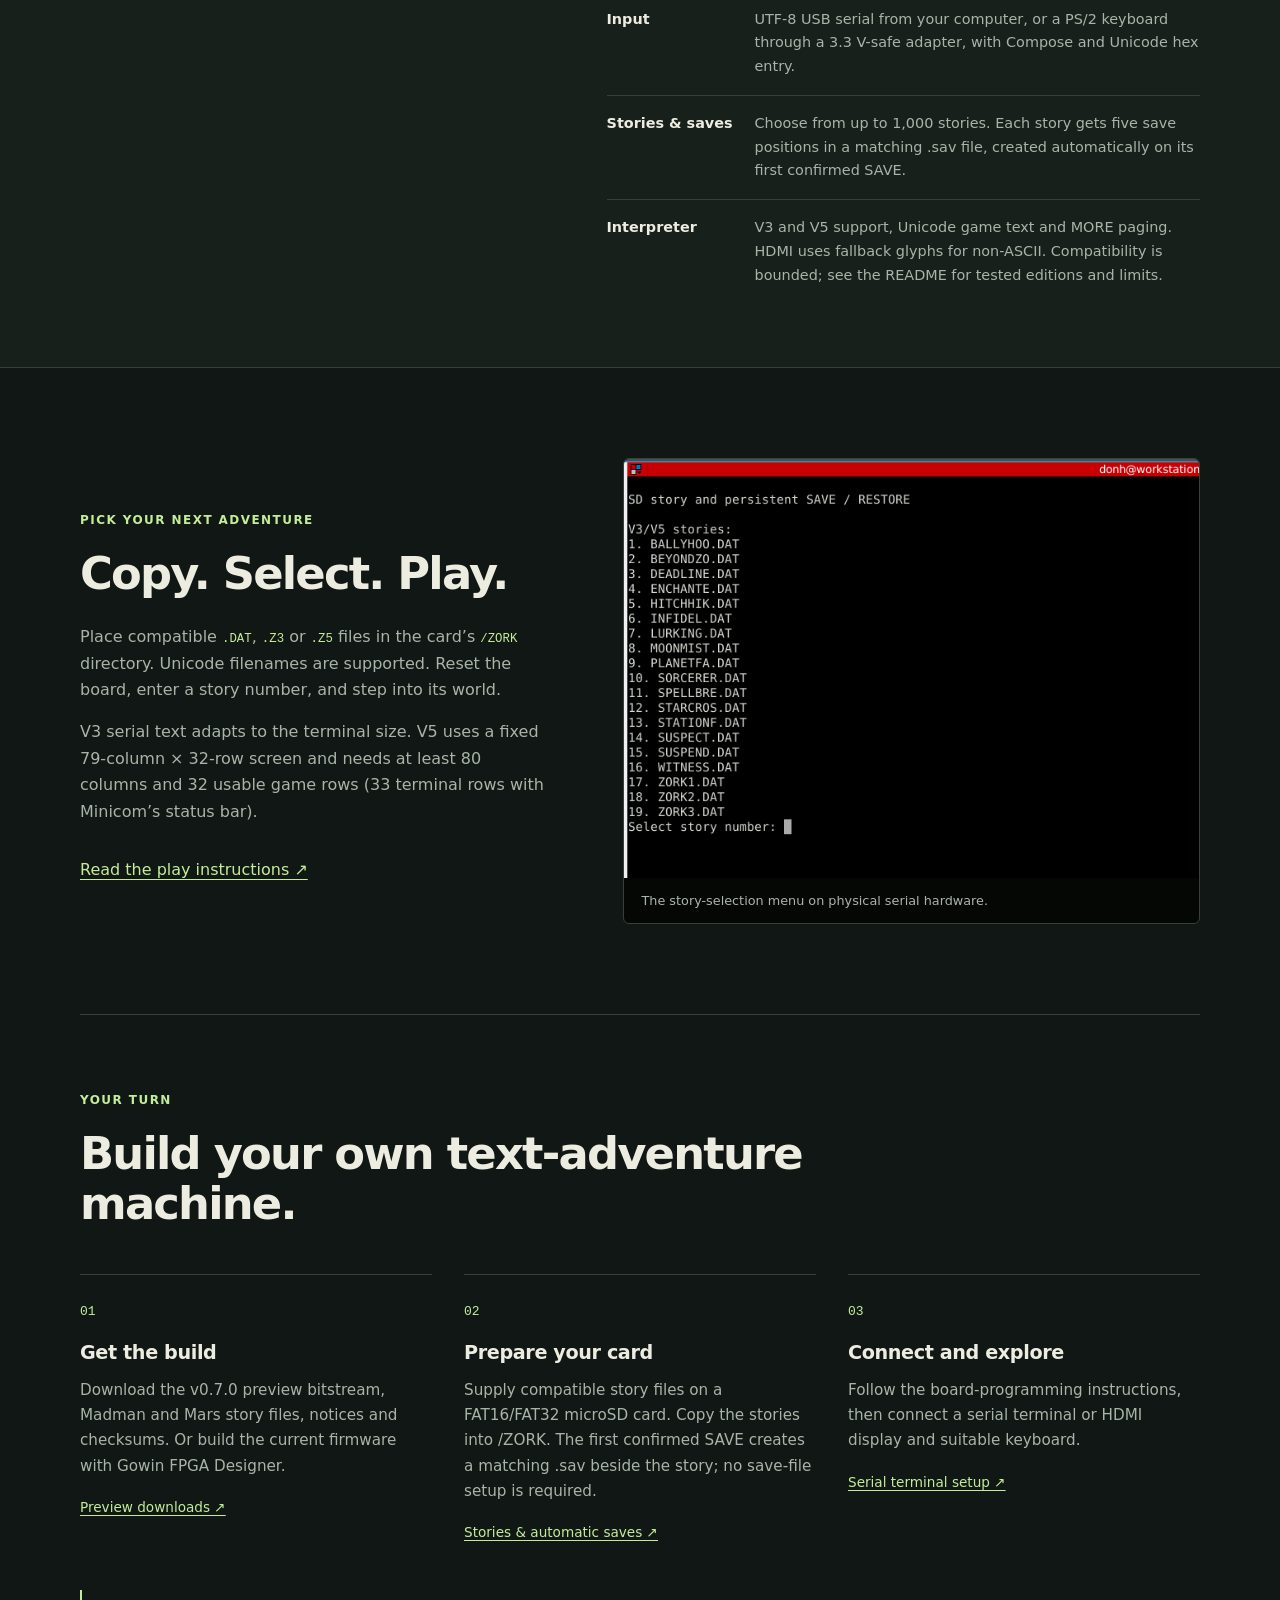
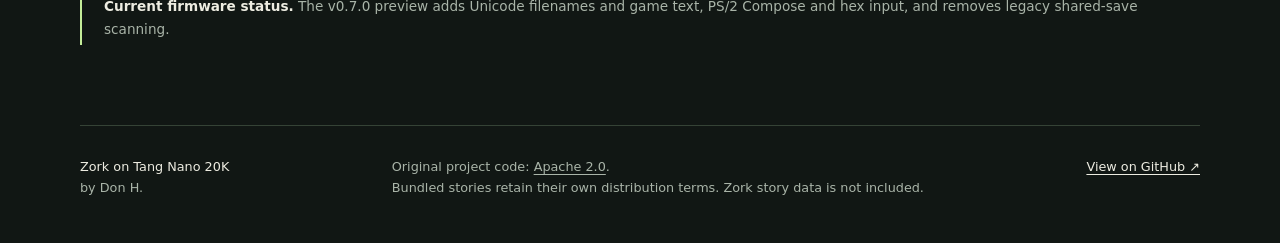
==== commit 2cb3d9b6: "Remove legacy save note from card setup" ====
--- a/index.html
+++ b/index.html
@@ -74,7 +74,7 @@
       <h2>Build your own text-adventure machine.</h2>
       <ol class="steps">
         <li><h3>Get the build</h3><p>Download the v0.7.0 preview bitstream, Madman and Mars story files, notices and checksums. Or build the current firmware with Gowin FPGA Designer.</p><a href="https://github.com/dandydonh/tang-nano-20k-zork/releases/tag/v0.7.0">Preview downloads ↗</a></li>
-        <li><h3>Prepare your card</h3><p>Supply compatible story files on a FAT16/FAT32 microSD card. Copy the stories into /ZORK. The first confirmed SAVE creates a matching .sav beside the story; no save-file setup is required. Legacy SAVES.BIN files are ignored and preserved.</p><a href="https://github.com/dandydonh/tang-nano-20k-zork#automatic-per-story-saves">Stories &amp; automatic saves ↗</a></li>
+        <li><h3>Prepare your card</h3><p>Supply compatible story files on a FAT16/FAT32 microSD card. Copy the stories into /ZORK. The first confirmed SAVE creates a matching .sav beside the story; no save-file setup is required.</p><a href="https://github.com/dandydonh/tang-nano-20k-zork#automatic-per-story-saves">Stories &amp; automatic saves ↗</a></li>
         <li><h3>Connect and explore</h3><p>Follow the board-programming instructions, then connect a serial terminal or HDMI display and suitable keyboard.</p><a href="https://github.com/dandydonh/tang-nano-20k-zork#keyboard-through-usb-serial">Serial terminal setup ↗</a></li>
       </ol>
       <aside class="status"><strong>Current firmware status.</strong> The v0.7.0 preview adds Unicode filenames and game text, PS/2 Compose and hex input, and removes legacy shared-save scanning.</aside>
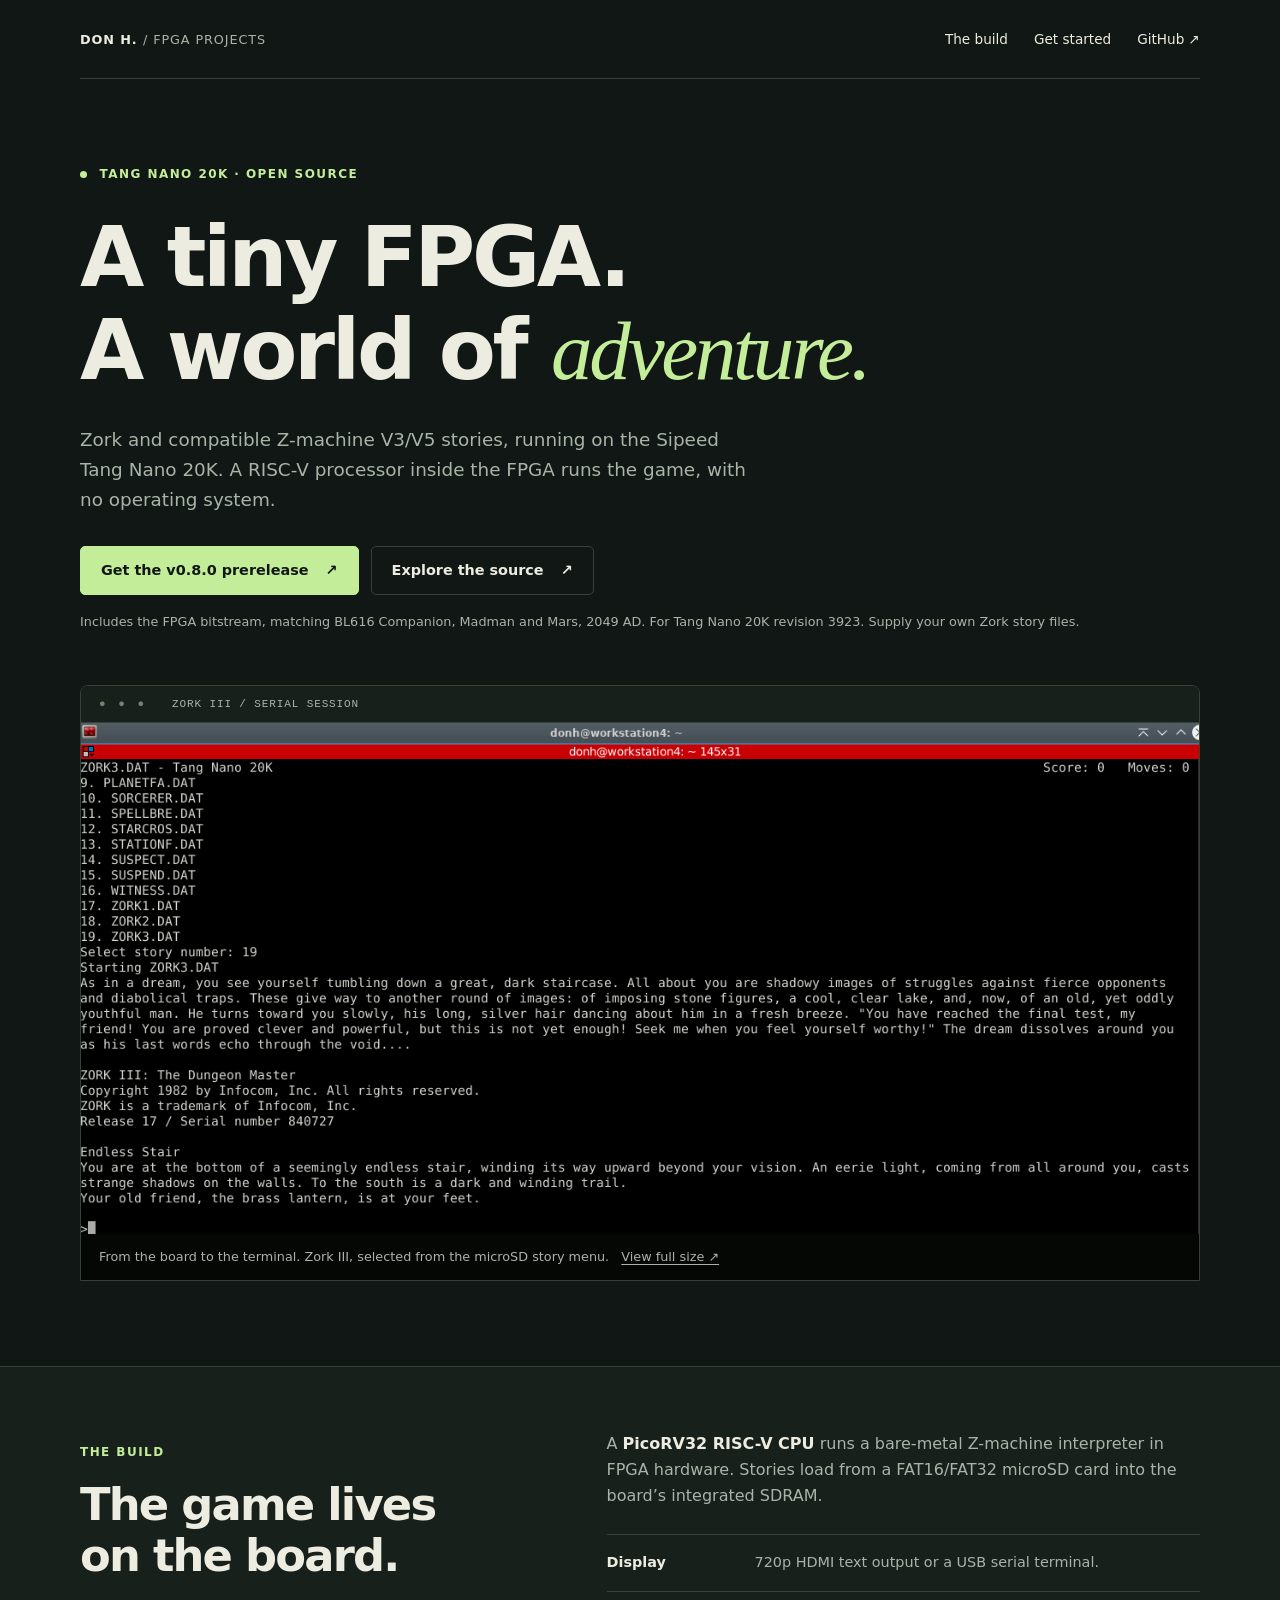
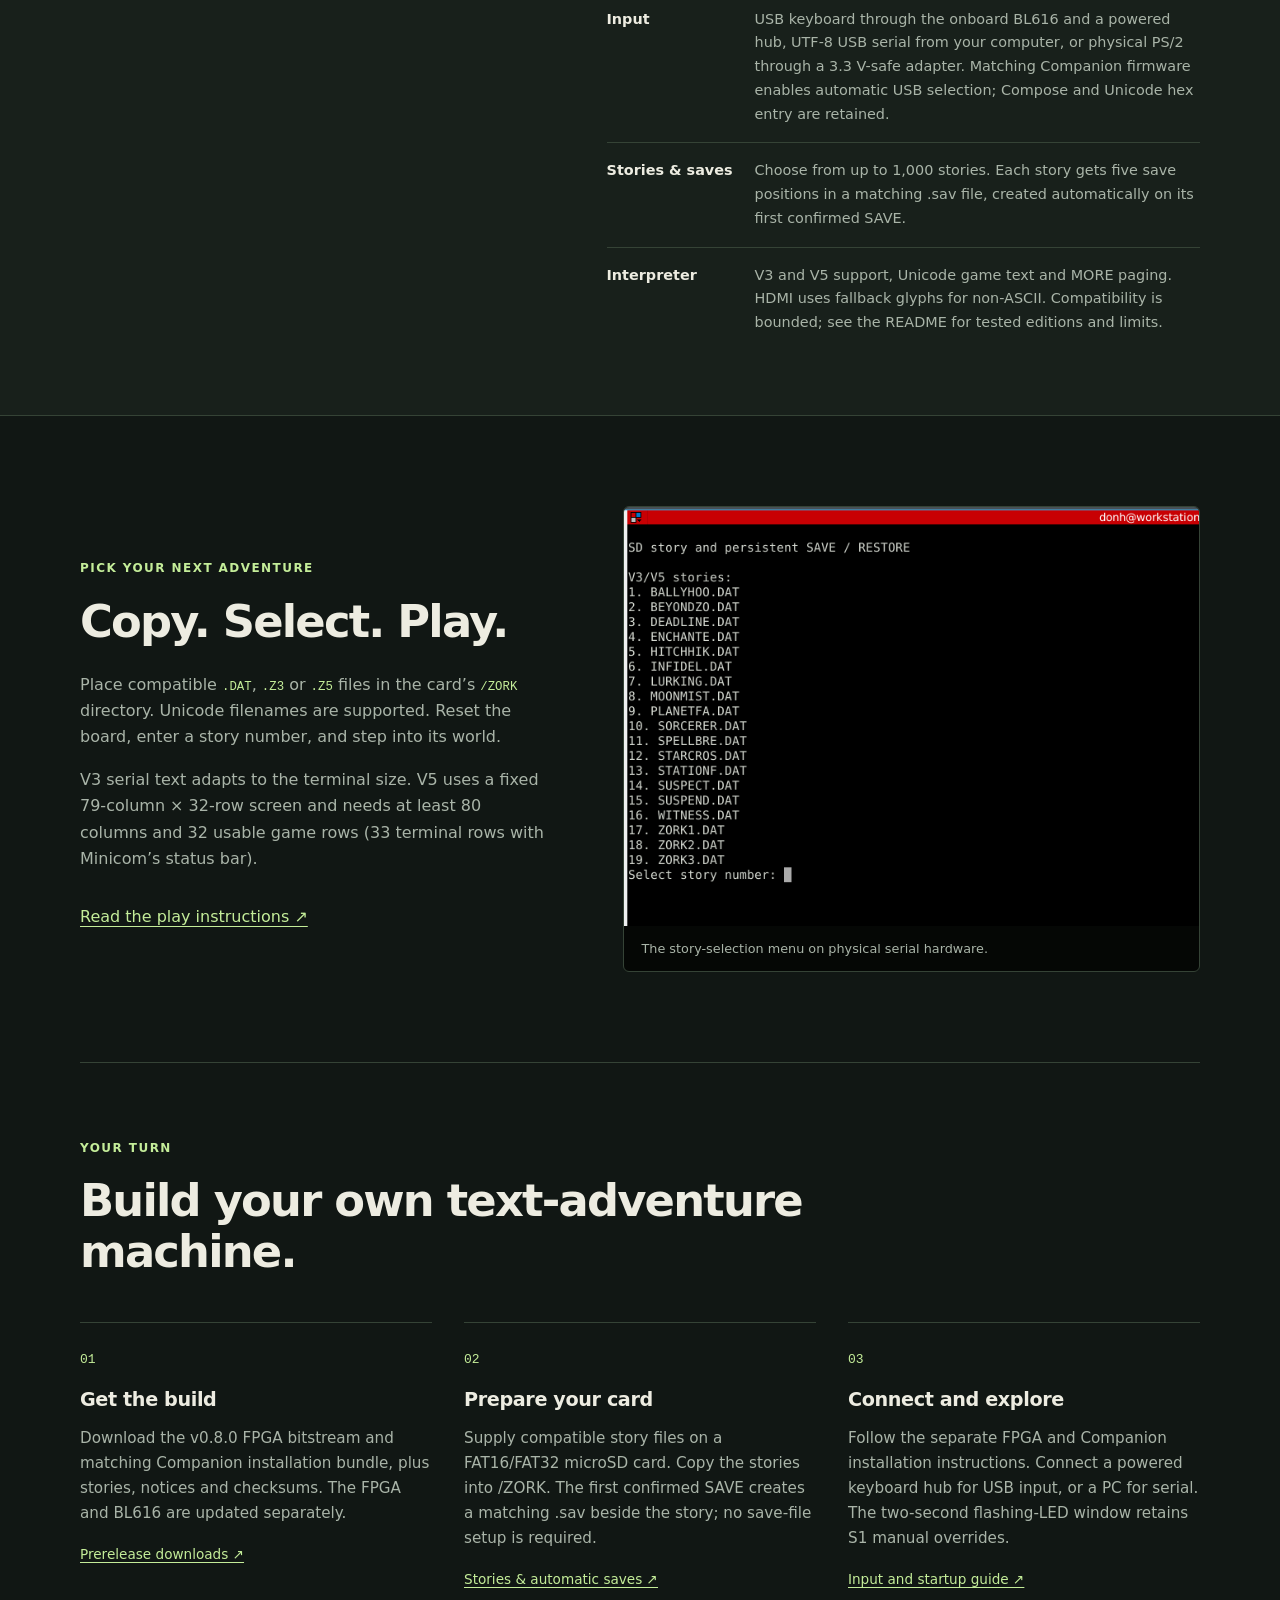
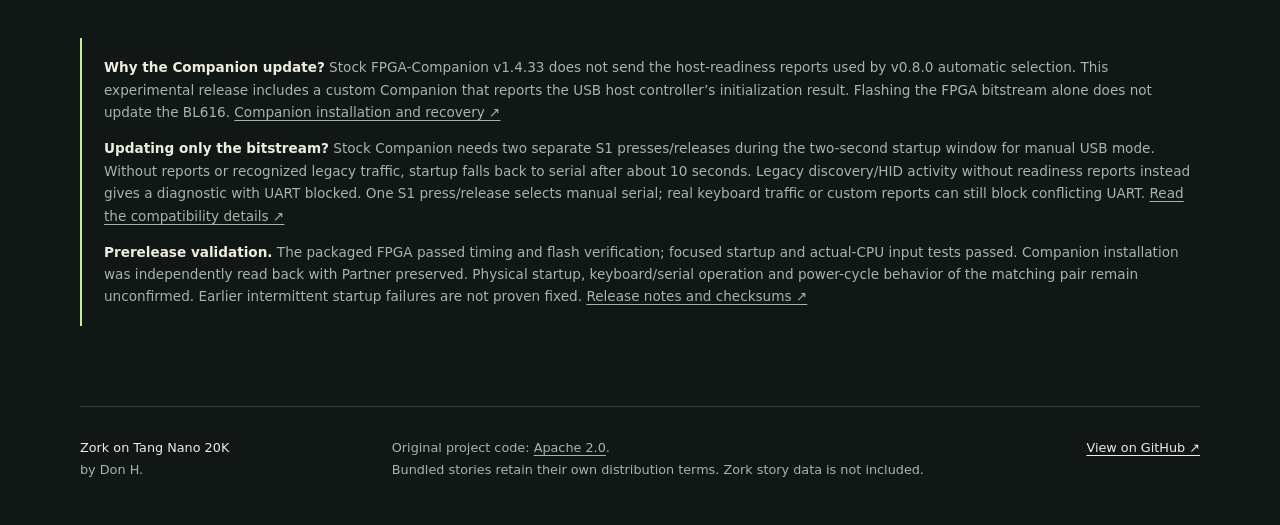
==== commit 9354cf21: "Update project website for v0.8.0 prerelease" ====
--- a/index.html
+++ b/index.html
@@ -3,16 +3,18 @@
 <head>
   <meta charset="utf-8">
   <meta name="viewport" content="width=device-width, initial-scale=1">
-  <title>Zork on Tang Nano 20K | FPGA Z-machine V3/V5 Story Player</title>
-  <meta name="description" content="Play Zork and compatible Z-machine V3/V5 adventures on a Sipeed Tang Nano 20K FPGA. PicoRV32 RISC-V, HDMI and serial output, microSD stories and saves. Open-source code and prebuilt downloads.">
+  <title>Zork on Tang Nano 20K | RISC-V FPGA Z-machine</title>
+  <meta name="description" content="Play Zork and compatible Z-machine V3/V5 adventures on a Tang Nano 20K FPGA with a PicoRV32 RISC-V CPU, microSD storage, HDMI and USB serial output.">
   <link rel="canonical" href="https://dandydonh.github.io/tang-nano-20k-zork/">
   <meta property="og:type" content="website">
-  <meta property="og:title" content="Zork on Tang Nano 20K">
-  <meta property="og:description" content="A tiny FPGA. A whole world of text adventures. Explore the standalone Z-machine V3/V5 story player.">
+  <meta property="og:title" content="Zork on Tang Nano 20K | RISC-V FPGA Z-machine">
+  <meta property="og:description" content="Play Zork and compatible Z-machine V3/V5 adventures on a Tang Nano 20K FPGA with a PicoRV32 RISC-V CPU, microSD storage, HDMI and USB serial output.">
   <meta property="og:url" content="https://dandydonh.github.io/tang-nano-20k-zork/">
   <meta property="og:image" content="https://dandydonh.github.io/tang-nano-20k-zork/assets/zork-iii.png">
   <meta property="og:image:alt" content="Zork III running on the Tang Nano 20K through a serial terminal">
   <meta name="twitter:card" content="summary_large_image">
+  <meta name="twitter:title" content="Zork on Tang Nano 20K | RISC-V FPGA Z-machine">
+  <meta name="twitter:description" content="Play Zork and compatible Z-machine V3/V5 adventures on a Tang Nano 20K FPGA with a PicoRV32 RISC-V CPU, microSD storage, HDMI and USB serial output.">
   <meta name="theme-color" content="#111714">
   <link rel="stylesheet" href="style.css">
 </head>
@@ -32,10 +34,10 @@
       <h1>A tiny FPGA.<br>A world of <em>adventure.</em></h1>
       <p class="intro">Zork and compatible Z-machine V3/V5 stories, running on the Sipeed Tang Nano 20K. A RISC-V processor inside the FPGA runs the game, with no operating system.</p>
       <div class="actions">
-        <a class="button primary" href="https://github.com/dandydonh/tang-nano-20k-zork/releases/tag/v0.7.0">Get the v0.7.0 preview <span aria-hidden="true">↗</span></a>
+        <a class="button primary" href="https://github.com/dandydonh/tang-nano-20k-zork/releases/tag/v0.8.0">Get the v0.8.0 prerelease <span aria-hidden="true">↗</span></a>
         <a class="button" href="https://github.com/dandydonh/tang-nano-20k-zork">Explore the source <span aria-hidden="true">↗</span></a>
       </div>
-      <p class="small">Madman and Mars, 2049 AD are included with the preview. Supply your own Zork story files.</p>
+      <p class="small">Includes the FPGA bitstream, matching BL616 Companion, Madman and Mars, 2049 AD. For Tang Nano 20K revision 3923. Supply your own Zork story files.</p>
       <figure class="terminal">
         <div class="terminal-bar"><span aria-hidden="true">● ● ●</span> ZORK III / SERIAL SESSION</div>
         <a href="assets/zork-iii.png"><img src="assets/zork-iii.png" width="1306" height="598" alt="Physical serial session: selecting Zork III starts the game at Endless Stair, with score and moves above the transcript."></a>
@@ -49,7 +51,7 @@
           <p>A <strong>PicoRV32 RISC-V CPU</strong> runs a bare-metal Z-machine interpreter in FPGA hardware. Stories load from a FAT16/FAT32 microSD card into the board’s integrated SDRAM.</p>
           <dl>
             <div><dt>Display</dt><dd>720p HDMI text output or a USB serial terminal.</dd></div>
-            <div><dt>Input</dt><dd>UTF-8 USB serial from your computer, or a PS/2 keyboard through a 3.3 V-safe adapter, with Compose and Unicode hex entry.</dd></div>
+            <div><dt>Input</dt><dd>USB keyboard through the onboard BL616 and a powered hub, UTF-8 USB serial from your computer, or physical PS/2 through a 3.3 V-safe adapter. Matching Companion firmware enables automatic USB selection; Compose and Unicode hex entry are retained.</dd></div>
             <div><dt>Stories &amp; saves</dt><dd>Choose from up to 1,000 stories. Each story gets five save positions in a matching .sav file, created automatically on its first confirmed SAVE.</dd></div>
             <div><dt>Interpreter</dt><dd>V3 and V5 support, Unicode game text and MORE paging. HDMI uses fallback glyphs for non-ASCII. Compatibility is bounded; see the README for tested editions and limits.</dd></div>
           </dl>
@@ -73,11 +75,15 @@
       <p class="eyebrow">YOUR TURN</p>
       <h2>Build your own text-adventure machine.</h2>
       <ol class="steps">
-        <li><h3>Get the build</h3><p>Download the v0.7.0 preview bitstream, Madman and Mars story files, notices and checksums. Or build the current firmware with Gowin FPGA Designer.</p><a href="https://github.com/dandydonh/tang-nano-20k-zork/releases/tag/v0.7.0">Preview downloads ↗</a></li>
+        <li><h3>Get the build</h3><p>Download the v0.8.0 FPGA bitstream and matching Companion installation bundle, plus stories, notices and checksums. The FPGA and BL616 are updated separately.</p><a href="https://github.com/dandydonh/tang-nano-20k-zork/releases/tag/v0.8.0">Prerelease downloads ↗</a></li>
         <li><h3>Prepare your card</h3><p>Supply compatible story files on a FAT16/FAT32 microSD card. Copy the stories into /ZORK. The first confirmed SAVE creates a matching .sav beside the story; no save-file setup is required.</p><a href="https://github.com/dandydonh/tang-nano-20k-zork#automatic-per-story-saves">Stories &amp; automatic saves ↗</a></li>
-        <li><h3>Connect and explore</h3><p>Follow the board-programming instructions, then connect a serial terminal or HDMI display and suitable keyboard.</p><a href="https://github.com/dandydonh/tang-nano-20k-zork#keyboard-through-usb-serial">Serial terminal setup ↗</a></li>
+        <li><h3>Connect and explore</h3><p>Follow the separate FPGA and Companion installation instructions. Connect a powered keyboard hub for USB input, or a PC for serial. The two-second flashing-LED window retains S1 manual overrides.</p><a href="https://github.com/dandydonh/tang-nano-20k-zork#automatic-usb-keyboard--onboard-serial-3923-experimental">Input and startup guide ↗</a></li>
       </ol>
-      <aside class="status"><strong>Current firmware status.</strong> The v0.7.0 preview adds Unicode filenames and game text, PS/2 Compose and hex input, and removes legacy shared-save scanning.</aside>
+      <aside class="status">
+        <p><strong>Why the Companion update?</strong> Stock FPGA-Companion v1.4.33 does not send the host-readiness reports used by v0.8.0 automatic selection. This experimental release includes a custom Companion that reports the USB host controller’s initialization result. Flashing the FPGA bitstream alone does not update the BL616. <a href="https://github.com/dandydonh/tang-nano-20k-zork/blob/main/docs/BL616_CUSTOM_COMPANION_INSTALL.md">Companion installation and recovery ↗</a></p>
+        <p><strong>Updating only the bitstream?</strong> Stock Companion needs two separate S1 presses/releases during the two-second startup window for manual USB mode. Without reports or recognized legacy traffic, startup falls back to serial after about 10 seconds. Legacy discovery/HID activity without readiness reports instead gives a diagnostic with UART blocked. One S1 press/release selects manual serial; real keyboard traffic or custom reports can still block conflicting UART. <a href="https://github.com/dandydonh/tang-nano-20k-zork#if-only-the-bitstream-is-updated">Read the compatibility details ↗</a></p>
+        <p><strong>Prerelease validation.</strong> The packaged FPGA passed timing and flash verification; focused startup and actual-CPU input tests passed. Companion installation was independently read back with Partner preserved. Physical startup, keyboard/serial operation and power-cycle behavior of the matching pair remain unconfirmed. Earlier intermittent startup failures are not proven fixed. <a href="https://github.com/dandydonh/tang-nano-20k-zork/releases/tag/v0.8.0">Release notes and checksums ↗</a></p>
+      </aside>
     </section>
   </main>
   <footer class="wrap footer">
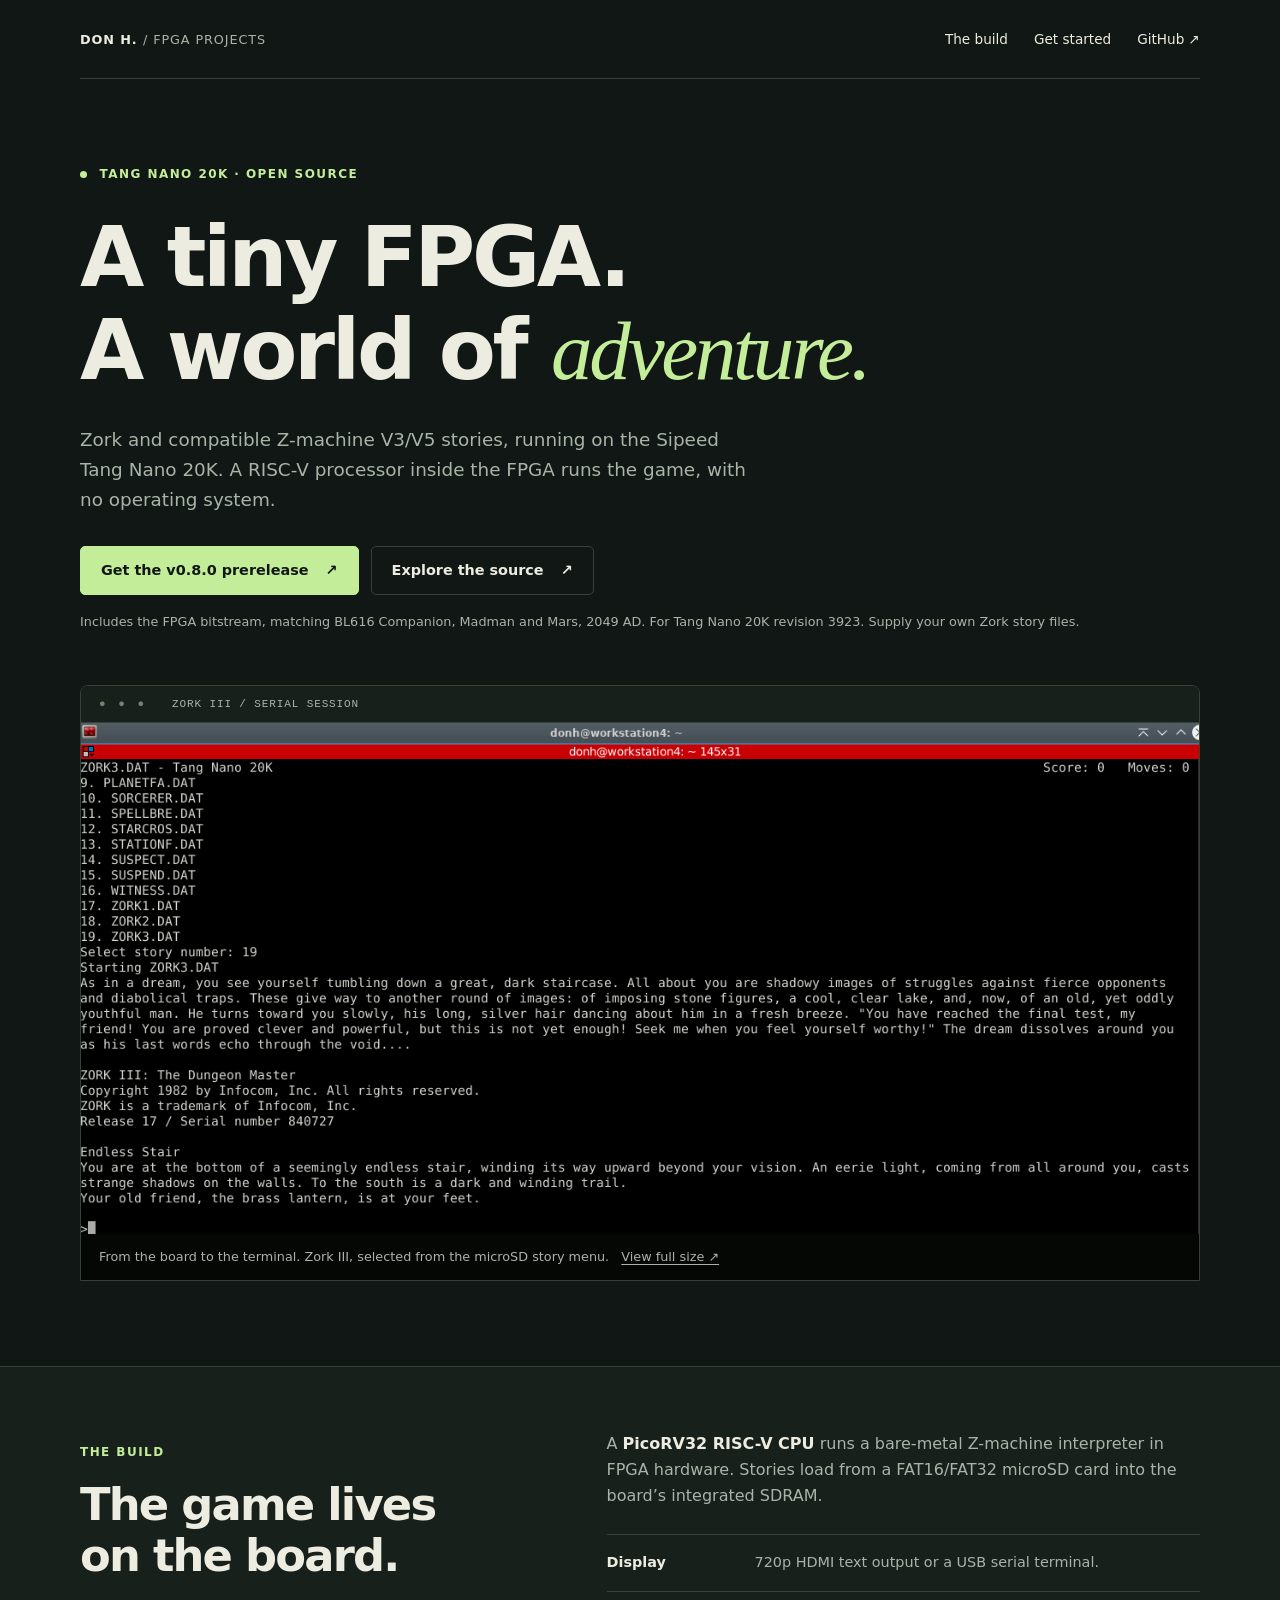
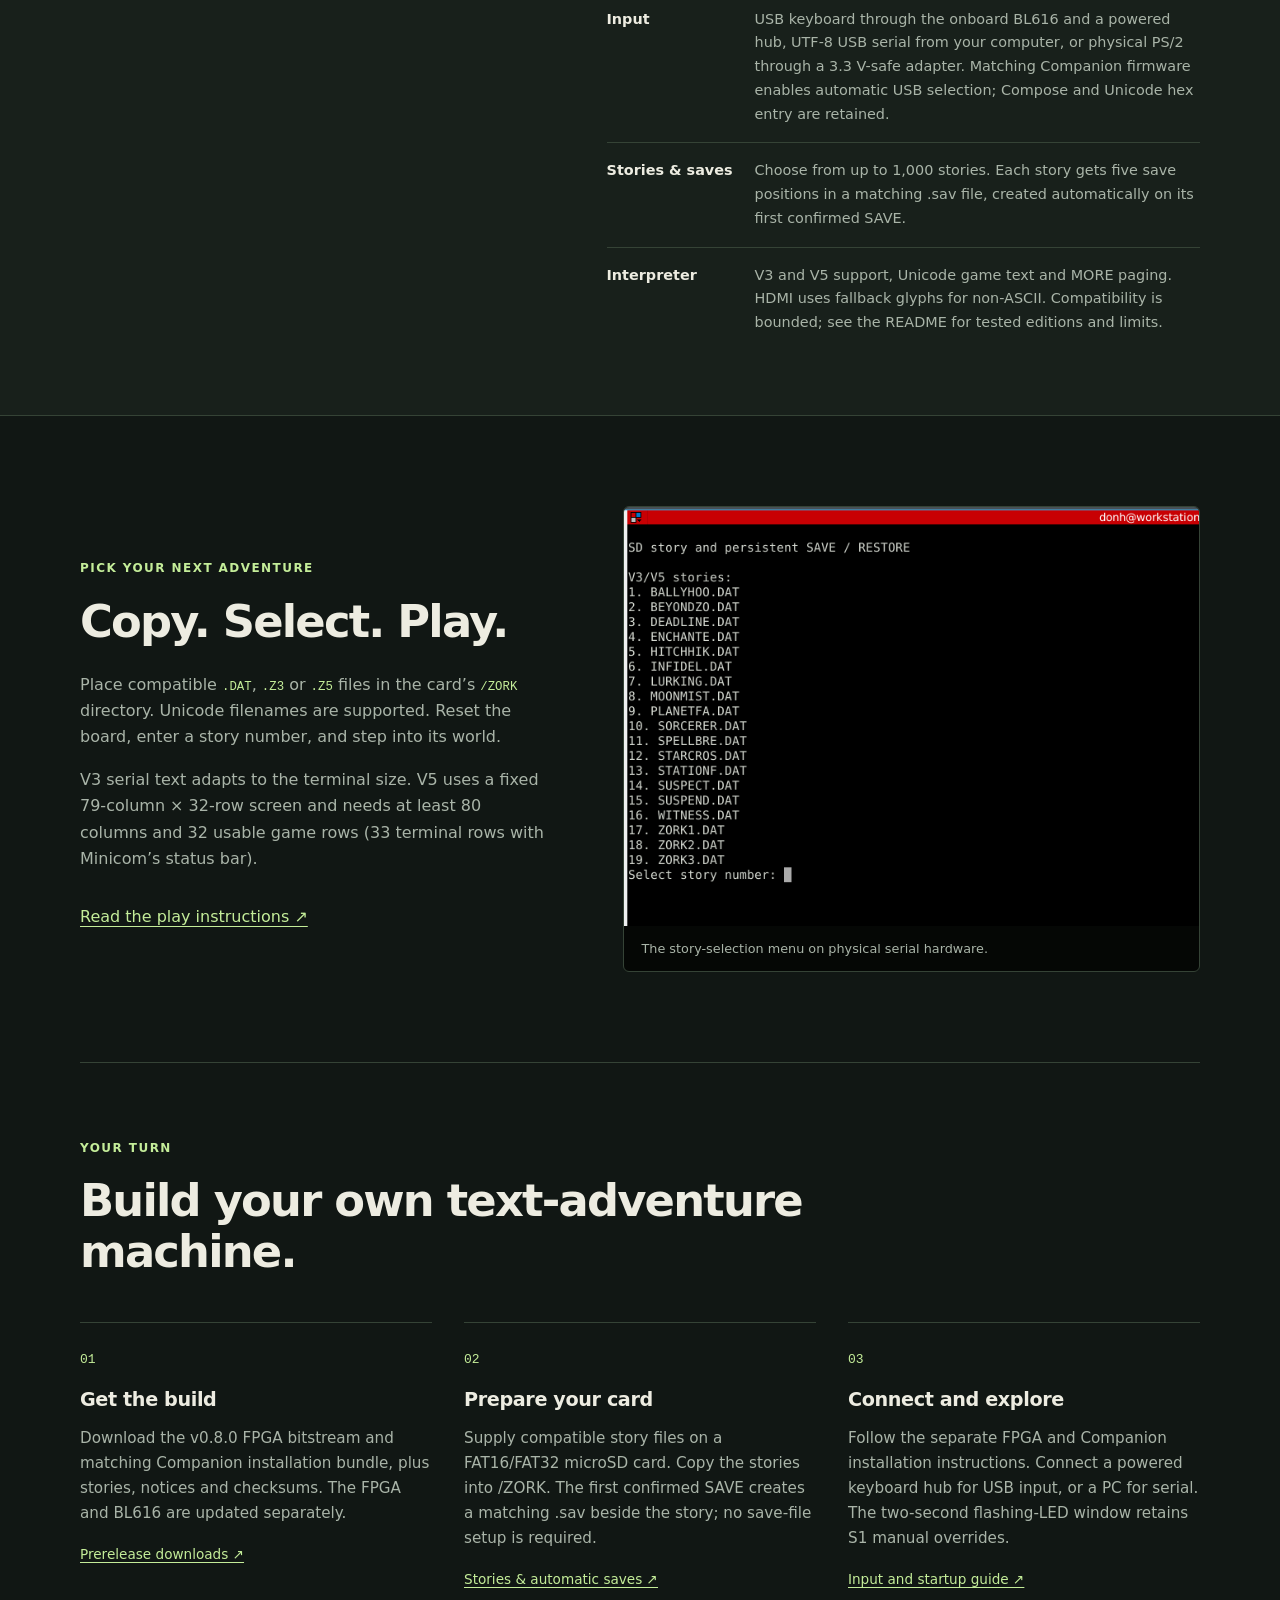
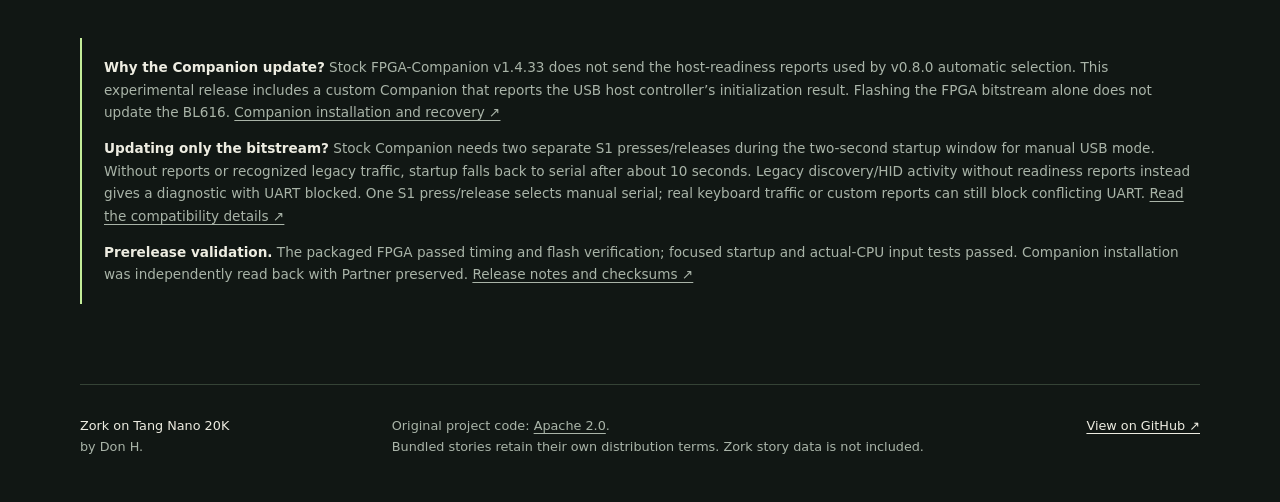
==== commit 8a46f0b1: "Remove detailed hardware caveats from website" ====
--- a/index.html
+++ b/index.html
@@ -82,7 +82,7 @@
       <aside class="status">
         <p><strong>Why the Companion update?</strong> Stock FPGA-Companion v1.4.33 does not send the host-readiness reports used by v0.8.0 automatic selection. This experimental release includes a custom Companion that reports the USB host controller’s initialization result. Flashing the FPGA bitstream alone does not update the BL616. <a href="https://github.com/dandydonh/tang-nano-20k-zork/blob/main/docs/BL616_CUSTOM_COMPANION_INSTALL.md">Companion installation and recovery ↗</a></p>
         <p><strong>Updating only the bitstream?</strong> Stock Companion needs two separate S1 presses/releases during the two-second startup window for manual USB mode. Without reports or recognized legacy traffic, startup falls back to serial after about 10 seconds. Legacy discovery/HID activity without readiness reports instead gives a diagnostic with UART blocked. One S1 press/release selects manual serial; real keyboard traffic or custom reports can still block conflicting UART. <a href="https://github.com/dandydonh/tang-nano-20k-zork#if-only-the-bitstream-is-updated">Read the compatibility details ↗</a></p>
-        <p><strong>Prerelease validation.</strong> The packaged FPGA passed timing and flash verification; focused startup and actual-CPU input tests passed. Companion installation was independently read back with Partner preserved. Physical startup, keyboard/serial operation and power-cycle behavior of the matching pair remain unconfirmed. Earlier intermittent startup failures are not proven fixed. <a href="https://github.com/dandydonh/tang-nano-20k-zork/releases/tag/v0.8.0">Release notes and checksums ↗</a></p>
+        <p><strong>Prerelease validation.</strong> The packaged FPGA passed timing and flash verification; focused startup and actual-CPU input tests passed. Companion installation was independently read back with Partner preserved. <a href="https://github.com/dandydonh/tang-nano-20k-zork/releases/tag/v0.8.0">Release notes and checksums ↗</a></p>
       </aside>
     </section>
   </main>
